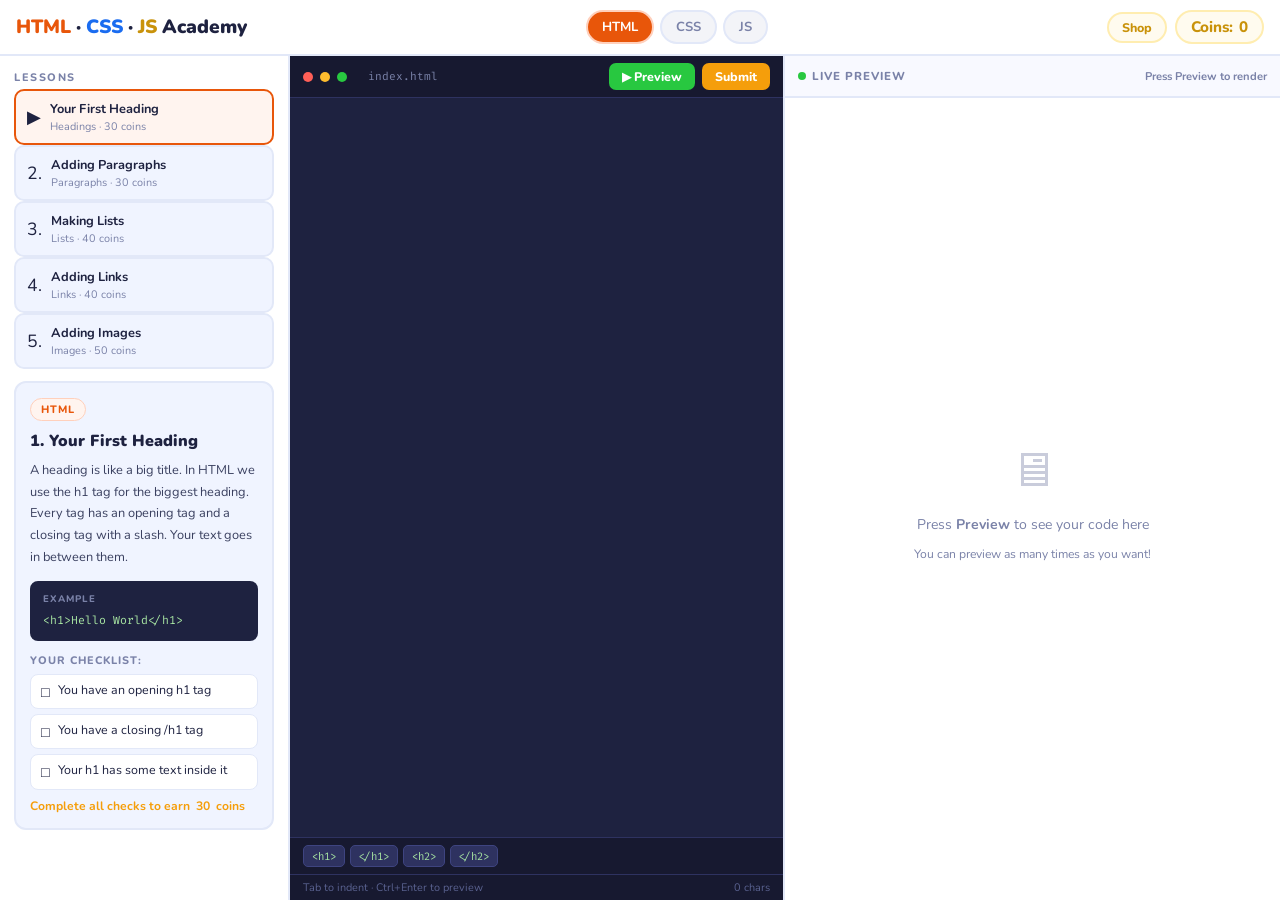
==== index.html @ e91292ca "Rename index.html.html to index.html" ====
<!DOCTYPE html>
<html lang="en">
<head>
<meta charset="UTF-8">
<meta name="viewport" content="width=device-width, initial-scale=1.0">
<title>WebCraft - Learn to Code</title>
<link href="https://fonts.googleapis.com/css2?family=Nunito:wght@400;600;700;800;900&family=Fira+Code:wght@400;500&display=swap" rel="stylesheet">
<style>
:root {
  --bg:#f0f4ff;--panel:#fff;--border:#e2e8f8;
  --hc:#e8560a;--hl:#fff4ef;--hb:#ffd0bc;
  --cc:#1a6cf0;--cl:#eff5ff;--cb:#bdd3ff;
  --jc:#c9920a;--jl:#fffbef;--jb:#ffedb0;
  --coin:#f59e0b;--green:#16a34a;--gl:#dcfce7;
  --red:#dc2626;--rl:#fee2e2;--text:#1e2240;--muted:#7a82a8;
}
*{box-sizing:border-box;margin:0;padding:0}
body{font-family:'Nunito',sans-serif;background:var(--bg);color:var(--text);height:100vh;overflow:hidden;display:flex;flex-direction:column}

/* HEADER */
header{background:var(--panel);border-bottom:2px solid var(--border);display:flex;align-items:center;justify-content:space-between;padding:0 16px;height:56px;flex-shrink:0;gap:10px}
.logo{font-size:1.2rem;font-weight:900;white-space:nowrap}
.logo .hc{color:var(--hc)}.logo .cc{color:var(--cc)}.logo .jc{color:var(--jc)}
.world-tabs{display:flex;gap:6px}
.wtab{display:flex;align-items:center;gap:6px;padding:6px 14px;border-radius:30px;font-weight:700;font-size:0.82rem;cursor:pointer;border:2px solid transparent;transition:all 0.2s;user-select:none}
.wtab.ht{background:var(--hl);color:var(--hc);border-color:var(--hb)}
.wtab.ct{background:var(--cl);color:var(--cc);border-color:var(--cb)}
.wtab.jt{background:var(--jl);color:var(--jc);border-color:var(--jb)}
.wtab.active.ht{background:var(--hc);color:#fff}
.wtab.active.ct{background:var(--cc);color:#fff}
.wtab.active.jt{background:var(--jc);color:#fff}
.wtab.locked{background:#f3f4f8;color:var(--muted);border-color:var(--border);cursor:not-allowed}
.lbadge{font-size:0.7rem;background:var(--coin);color:#fff;border-radius:20px;padding:1px 7px;font-weight:800}
.coins-disp{display:flex;align-items:center;gap:6px;background:var(--jl);border:2px solid var(--jb);border-radius:30px;padding:5px 14px;font-weight:800;font-size:0.95rem;color:var(--jc);white-space:nowrap}

/* MAIN */
main{display:grid;grid-template-columns:290px 1fr 1fr;flex:1;overflow:hidden}

/* SIDEBAR */
.sidebar{background:var(--panel);border-right:2px solid var(--border);display:flex;flex-direction:column;overflow:hidden}
.sb-scroll{flex:1;overflow-y:auto;padding:14px;display:flex;flex-direction:column;gap:12px}
.lnav-title{font-size:0.68rem;font-weight:800;text-transform:uppercase;letter-spacing:1.5px;color:var(--muted);margin-bottom:4px}
.lvlbtn{display:flex;align-items:center;gap:9px;padding:9px 11px;border-radius:10px;border:2px solid var(--border);background:var(--bg);cursor:pointer;transition:all 0.15s;text-align:left;font-family:'Nunito',sans-serif}
.lvlbtn:hover{border-color:#c5d0f0;background:#fff}
.lvlbtn.done{border-color:var(--green);background:var(--gl)}
.lvlbtn.ha{border-color:var(--hc);background:var(--hl)}
.lvlbtn.ca{border-color:var(--cc);background:var(--cl)}
.lvlbtn.ja{border-color:var(--jc);background:var(--jl)}
.lbtn-icon{font-size:1.1rem;flex-shrink:0}
.lbtn-info{flex:1;min-width:0}
.lbtn-name{font-size:0.8rem;font-weight:700}
.lbtn-sub{font-size:0.68rem;color:var(--muted);margin-top:1px}
.done-badge{font-size:0.62rem;font-weight:800;padding:2px 7px;border-radius:20px;background:var(--green);color:#fff;flex-shrink:0}

/* INSTRUCTION CARD */
.icard{background:var(--bg);border:2px solid var(--border);border-radius:12px;padding:14px}
.icard-wtag{display:inline-flex;align-items:center;gap:5px;font-size:0.67rem;font-weight:800;text-transform:uppercase;letter-spacing:1px;padding:3px 10px;border-radius:20px;margin-bottom:10px}
.icard-wtag.ht{background:var(--hl);color:var(--hc);border:1px solid var(--hb)}
.icard-wtag.ct{background:var(--cl);color:var(--cc);border:1px solid var(--cb)}
.icard-wtag.jt{background:var(--jl);color:var(--jc);border:1px solid var(--jb)}
.icard-title{font-size:1rem;font-weight:900;margin-bottom:8px;line-height:1.3}
.icard-desc{font-size:0.8rem;color:#3a4060;line-height:1.7;margin-bottom:12px}
.eg-box{background:#1e2240;border-radius:8px;padding:11px 13px;margin-bottom:12px}
.eg-label{font-size:0.6rem;font-weight:800;text-transform:uppercase;letter-spacing:1px;color:#7a82a8;margin-bottom:6px}
.eg-code{font-family:'Fira Code',monospace;font-size:0.72rem;color:#a6e3a1;white-space:pre;line-height:1.7}
.chk-title{font-size:0.68rem;font-weight:800;text-transform:uppercase;letter-spacing:1px;color:var(--muted);margin-bottom:6px}
.chklist{display:flex;flex-direction:column;gap:5px}
.chkitem{display:flex;align-items:flex-start;gap:8px;font-size:0.78rem;padding:6px 10px;border-radius:8px;background:#fff;border:1px solid var(--border);transition:all 0.25s;line-height:1.4}
.chkitem.pass{background:var(--gl);border-color:#86efac;color:var(--green)}
.chkitem.fail{background:var(--rl);border-color:#fca5a5;color:var(--red)}
.chk-dot{font-size:0.9rem;flex-shrink:0;margin-top:1px}
.reward-line{display:flex;align-items:center;gap:6px;font-size:0.76rem;font-weight:700;color:var(--coin);margin-top:8px}

/* EDITOR */
.editor-pane{display:flex;flex-direction:column;border-right:2px solid var(--border);background:#1e2240}
.ed-top{display:flex;align-items:center;justify-content:space-between;padding:0 13px;height:42px;background:#171930;border-bottom:1px solid #2e3260;flex-shrink:0}
.ed-fname{font-family:'Fira Code',monospace;font-size:0.7rem;color:#7a82a8;display:flex;align-items:center;gap:7px}
.dot{width:10px;height:10px;border-radius:50%;display:inline-block}
.dr{background:#ff5f57}.dy{background:#febc2e}.dg{background:#28c840}
.btn-row{display:flex;gap:7px}
.run-btn{display:flex;align-items:center;gap:5px;background:#28c840;color:#fff;border:none;padding:5px 13px;border-radius:7px;font-family:'Nunito',sans-serif;font-size:0.78rem;font-weight:800;cursor:pointer;transition:all 0.15s}
.run-btn:hover{background:#22a836}
.sub-btn{display:flex;align-items:center;gap:5px;background:var(--coin);color:#fff;border:none;padding:5px 13px;border-radius:7px;font-family:'Nunito',sans-serif;font-size:0.78rem;font-weight:800;cursor:pointer;transition:all 0.15s}
.sub-btn:hover{opacity:0.85}
.sub-btn:disabled{opacity:0.4;cursor:not-allowed}
#code-editor{flex:1;background:#1e2240;color:#cdd6f4;font-family:'Fira Code',monospace;font-size:0.8rem;line-height:1.9;border:none;outline:none;padding:15px;resize:none;tab-size:2}
.ins-bar{display:flex;flex-wrap:wrap;gap:5px;padding:7px 13px;background:#171930;border-top:1px solid #2e3260;flex-shrink:0}
.ichip{font-family:'Fira Code',monospace;font-size:0.67rem;background:#2e3260;color:#a6e3a1;border:1px solid #3e4480;border-radius:5px;padding:3px 8px;cursor:pointer;transition:all 0.15s;user-select:none;white-space:nowrap}
.ichip:hover{background:#3e4480}
.ed-foot{padding:5px 13px;background:#171930;border-top:1px solid #2e3260;font-size:0.68rem;color:#5a6290;display:flex;justify-content:space-between;align-items:center;flex-shrink:0}

/* PREVIEW */
.preview-pane{display:flex;flex-direction:column;background:#fff}
.pv-top{display:flex;align-items:center;justify-content:space-between;padding:0 13px;height:42px;background:#f8f9ff;border-bottom:2px solid var(--border);flex-shrink:0}
.pv-title{font-size:0.72rem;font-weight:800;color:var(--muted);text-transform:uppercase;letter-spacing:1px;display:flex;align-items:center;gap:6px}
.live-dot{width:8px;height:8px;border-radius:50%;background:#28c840;animation:blink 1.5s infinite}
@keyframes blink{0%,100%{opacity:1}50%{opacity:0.3}}
#preview-frame{flex:1;border:none;background:#fff;display:none}
.pv-empty{flex:1;display:flex;flex-direction:column;align-items:center;justify-content:center;gap:12px;color:var(--muted);font-size:0.88rem}
.pv-empty-icon{font-size:3rem;opacity:0.4}
.res-banner{display:none;align-items:center;gap:10px;padding:10px 13px;font-size:0.8rem;font-weight:700;border-top:2px solid transparent;flex-shrink:0}
.res-banner.show{display:flex}
.res-banner.ok{background:var(--gl);border-color:#86efac;color:var(--green)}
.res-banner.bad{background:var(--rl);border-color:#fca5a5;color:var(--red)}
.res-banner.partial{background:var(--jl);border-color:var(--jb);color:var(--jc)}

/* SHOP */
#shop-screen{display:none;position:fixed;inset:0;background:rgba(30,34,64,0.85);backdrop-filter:blur(4px);z-index:50;align-items:center;justify-content:center}
#shop-screen.show{display:flex}
.shop-panel{background:#fff;border-radius:20px;padding:34px;max-width:500px;width:95%;box-shadow:0 24px 80px rgba(30,34,64,0.3)}
.shop-title{font-size:1.5rem;font-weight:900;margin-bottom:6px}
.shop-sub{font-size:0.82rem;color:var(--muted);margin-bottom:24px;line-height:1.6}
.shop-items{display:flex;flex-direction:column;gap:13px;margin-bottom:22px}
.shop-item{display:flex;align-items:center;gap:14px;padding:16px;border-radius:13px;border:2px solid var(--border);transition:all 0.2s}
.shop-item.css-si{border-color:var(--cb);background:var(--cl)}
.shop-item.js-si{border-color:var(--jb);background:var(--jl)}
.shop-item.owned{border-color:#86efac;background:var(--gl)}
.si-icon{font-size:1.8rem}
.si-info{flex:1}
.si-name{font-size:0.95rem;font-weight:800;margin-bottom:3px}
.si-desc{font-size:0.76rem;color:var(--muted);line-height:1.5}
.buy-btn{display:flex;align-items:center;gap:5px;padding:8px 16px;border-radius:9px;border:none;font-family:'Nunito',sans-serif;font-size:0.82rem;font-weight:800;cursor:pointer;transition:all 0.15s;white-space:nowrap}
.buy-css{background:var(--cc);color:#fff}.buy-css:hover{opacity:0.85}
.buy-js{background:var(--jc);color:#fff}.buy-js:hover{opacity:0.85}
.buy-dis{background:#e2e8f8;color:var(--muted);cursor:not-allowed}
.owned-b{background:var(--green);color:#fff;border-radius:20px;padding:6px 14px;font-weight:800;font-size:0.8rem}
.shop-close{width:100%;padding:11px;border-radius:11px;border:2px solid var(--border);background:#fff;font-family:'Nunito',sans-serif;font-size:0.88rem;font-weight:700;cursor:pointer;color:var(--muted);transition:all 0.15s}
.shop-close:hover{background:var(--bg)}

/* TOAST */
.toast{position:fixed;bottom:22px;left:50%;transform:translateX(-50%) translateY(12px);padding:11px 22px;border-radius:30px;font-weight:800;font-size:0.88rem;opacity:0;transition:all 0.3s;pointer-events:none;z-index:200;white-space:nowrap;box-shadow:0 8px 30px rgba(0,0,0,0.2)}
.toast.show{opacity:1;transform:translateX(-50%) translateY(0)}
.toast.success{background:var(--green);color:#fff}
.toast.error{background:var(--red);color:#fff}
.toast.coins{background:var(--coin);color:#fff}
.toast.info{background:var(--cc);color:#fff}

/* SHOP BTN */
.shop-open-btn{display:flex;align-items:center;gap:6px;padding:5px 13px;border-radius:20px;border:2px solid var(--jb);background:var(--jl);color:var(--jc);font-family:'Nunito',sans-serif;font-size:0.78rem;font-weight:800;cursor:pointer;transition:all 0.15s}
.shop-open-btn:hover{background:var(--jc);color:#fff}

::-webkit-scrollbar{width:5px}
::-webkit-scrollbar-track{background:transparent}
::-webkit-scrollbar-thumb{background:#d0d6f0;border-radius:4px}
</style>
</head>
<body>

<header>
  <div class="logo"><span class="hc">HTML</span> &middot; <span class="cc">CSS</span> &middot; <span class="jc">JS</span> Academy</div>
  <div class="world-tabs">
    <div class="wtab ht active" id="tab-html" onclick="switchWorld('html')">HTML</div>
    <div class="wtab ct locked" id="tab-css"  onclick="tryWorld('css')">CSS</div>
    <div class="wtab jt locked" id="tab-js"   onclick="tryWorld('js')">JS</div>
  </div>
  <div style="display:flex;gap:8px;align-items:center">
    <button class="shop-open-btn" onclick="openShop()">Shop</button>
    <div class="coins-disp">Coins: <span id="coin-count">0</span></div>
  </div>
</header>

<main>
  <aside class="sidebar">
    <div class="sb-scroll">
      <div>
        <div class="lnav-title">Lessons</div>
        <div id="level-list"></div>
      </div>
      <div class="icard" id="icard">
        <div class="icard-wtag ht" id="icard-wtag">HTML</div>
        <div class="icard-title" id="icard-title">Loading...</div>
        <div class="icard-desc" id="icard-desc"></div>
        <div class="eg-box">
          <div class="eg-label">Example</div>
          <div class="eg-code" id="icard-example"></div>
        </div>
        <div class="chk-title">Your checklist:</div>
        <div class="chklist" id="chklist"></div>
        <div class="reward-line">Complete all checks to earn <span id="icard-reward">0</span> coins</div>
      </div>
    </div>
  </aside>

  <div class="editor-pane">
    <div class="ed-top">
      <div class="ed-fname">
        <span class="dot dr"></span><span class="dot dy"></span><span class="dot dg"></span>
        &nbsp;<span id="ed-filename">index.html</span>
      </div>
      <div class="btn-row">
        <button class="run-btn" onclick="runPreview()">&#9654; Preview</button>
        <button class="sub-btn" id="submit-btn" onclick="submitCode()">&#10003; Submit</button>
      </div>
    </div>
    <textarea id="code-editor" spellcheck="false"></textarea>
    <div class="ins-bar" id="ins-bar"></div>
    <div class="ed-foot">
      <span>Tab to indent &middot; Ctrl+Enter to preview</span>
      <span id="char-count">0 chars</span>
    </div>
  </div>

  <div class="preview-pane">
    <div class="pv-top">
      <div class="pv-title"><div class="live-dot"></div> Live Preview</div>
      <div style="font-size:0.7rem;color:var(--muted);font-weight:700">Press Preview to render</div>
    </div>
    <div class="res-banner" id="res-banner"></div>
    <iframe id="preview-frame" sandbox="allow-scripts"></iframe>
    <div class="pv-empty" id="pv-empty">
      <div class="pv-empty-icon">&#128421;</div>
      <div>Press <strong>Preview</strong> to see your code here</div>
      <div style="font-size:0.76rem">You can preview as many times as you want!</div>
    </div>
  </div>
</main>

<div id="shop-screen">
  <div class="shop-panel">
    <div class="shop-title">Shop</div>
    <div class="shop-sub">Earn coins by completing HTML lessons, then spend them to unlock new worlds! You have <strong><span id="shop-coins">0</span> coins</strong>.</div>
    <div class="shop-items">
      <div class="shop-item css-si" id="shop-css-item">
        <div class="si-icon">&#127912;</div>
        <div class="si-info">
          <div class="si-name" style="color:var(--cc)">CSS World</div>
          <div class="si-desc">Style your pages with colors, fonts, spacing and layouts. 4 beginner lessons.</div>
        </div>
        <div id="shop-css-action"></div>
      </div>
      <div class="shop-item js-si" id="shop-js-item">
        <div class="si-icon">&#9889;</div>
        <div class="si-info">
          <div class="si-name" style="color:var(--jc)">JavaScript World</div>
          <div class="si-desc">Make your pages interactive with buttons, clicks, and dynamic content. 4 lessons.</div>
        </div>
        <div id="shop-js-action"></div>
      </div>
    </div>
    <button class="shop-close" onclick="closeShop()">Close Shop</button>
  </div>
</div>

<div class="toast" id="toast"></div>

<script>
var WORLDS = {
  html: {
    name: 'HTML', icon: 'HTML', wtag: 'ht', filename: 'index.html',
    levels: [
      {
        title: 'Your First Heading',
        short: 'Headings',
        desc: 'A heading is like a big title. In HTML we use the h1 tag for the biggest heading. Every tag has an opening tag and a closing tag with a slash. Your text goes in between them.',
        example: '<h1>Hello World</h1>',
        starter: '',
        chips: ['<h1>', '</h1>', '<h2>', '</h2>'],
        checks: [
          { label: 'You have an opening h1 tag', test: function(c){ return /<h1>/i.test(c); } },
          { label: 'You have a closing /h1 tag', test: function(c){ return /<\/h1>/i.test(c); } },
          { label: 'Your h1 has some text inside it', test: function(c){ return /<h1>(.+)<\/h1>/i.test(c); } }
        ],
        coins: 30
      },
      {
        title: 'Adding Paragraphs',
        short: 'Paragraphs',
        desc: 'A p tag creates a paragraph of text. You can have many paragraphs on a page. Try combining a heading AND a paragraph together on your page.',
        example: '<h1>Welcome to my page</h1>\n<p>This is my first paragraph.</p>',
        starter: '<h1>My Page</h1>\n',
        chips: ['<p>', '</p>', '<h1>', '</h1>'],
        checks: [
          { label: 'You have an h1 heading', test: function(c){ return /<h1>(.+)<\/h1>/i.test(c); } },
          { label: 'You have a p paragraph tag', test: function(c){ return /<p>/i.test(c); } },
          { label: 'Your paragraph has text inside it', test: function(c){ return /<p>(.+)<\/p>/i.test(c); } }
        ],
        coins: 30
      },
      {
        title: 'Making Lists',
        short: 'Lists',
        desc: 'Lists are great for showing several items. Use the ul tag to start a bullet list. Then each item gets its own li tag inside the ul. Think of it like a shopping list.',
        example: '<h2>My Hobbies</h2>\n<ul>\n  <li>Reading</li>\n  <li>Gaming</li>\n  <li>Coding</li>\n</ul>',
        starter: '<h2>My Favourite Things</h2>\n',
        chips: ['<ul>', '</ul>', '<li>', '</li>'],
        checks: [
          { label: 'You have a ul list tag', test: function(c){ return /<ul>/i.test(c); } },
          { label: 'You closed the list with /ul', test: function(c){ return /<\/ul>/i.test(c); } },
          { label: 'You have at least 2 list items using li', test: function(c){ return (c.match(/<li>/gi)||[]).length >= 2; } }
        ],
        coins: 40
      },
      {
        title: 'Adding Links',
        short: 'Links',
        desc: 'Links let visitors jump to other pages. Use the a tag with href equals the web address. The text between the tags is what people click on. The href part is called an attribute - extra information added inside the tag.',
        example: '<p>Visit this site:</p>\n<a href="https://example.com">Click here!</a>',
        starter: '<h1>Useful Links</h1>\n<p>Here are some links I like:</p>\n',
        chips: ['<a href="">', '</a>'],
        checks: [
          { label: 'You have an a tag', test: function(c){ return /<a\s/i.test(c); } },
          { label: 'Your link has an href attribute', test: function(c){ return /href=["'][^"']+["']/i.test(c); } },
          { label: 'Your link has clickable text inside it', test: function(c){ return /<a[^>]+>(.+)<\/a>/i.test(c); } }
        ],
        coins: 40
      },
      {
        title: 'Adding Images',
        short: 'Images',
        desc: 'The img tag shows a picture. It has no closing tag! The src attribute says where the image is. The alt attribute describes the image for people who cannot see it - always include this.',
        example: '<img src="https://picsum.photos/300/200" alt="A random photo">',
        starter: '<h1>My Gallery</h1>\n<p>Here is a photo:</p>\n',
        chips: ['<img src="" alt="">'],
        checks: [
          { label: 'You have an img tag', test: function(c){ return /<img/i.test(c); } },
          { label: 'Your image has a src attribute', test: function(c){ return /<img[^>]+src=["'][^"']+["']/i.test(c); } },
          { label: 'Your image has an alt attribute', test: function(c){ return /<img[^>]+alt=["'][^"']*["']/i.test(c); } }
        ],
        coins: 50
      }
    ]
  },
  css: {
    name: 'CSS', icon: 'CSS', wtag: 'ct', filename: 'style.css', cost: 100,
    levels: [
      {
        title: 'Your First Style',
        short: 'Colors',
        desc: 'CSS lives inside a style tag. You write the HTML tag name, then curly braces, then your rules inside. Try changing the color of h1 and the background-color of the body.',
        example: '<style>\n  body {\n    background-color: lightyellow;\n  }\n  h1 {\n    color: blue;\n  }\n</style>\n\n<h1>Hello!</h1>',
        starter: '<style>\n  /* Write your CSS rules here */\n\n</style>\n\n<h1>My Styled Page</h1>\n<p>I am learning CSS!</p>',
        chips: ['<style>', '</style>', 'color:', 'background-color:', 'h1 { }', 'body { }', 'p { }'],
        checks: [
          { label: 'You have a style block', test: function(c){ return /<style>/i.test(c); } },
          { label: 'You set background-color on the body', test: function(c){ return /body\s*\{[^}]*background-color\s*:/i.test(c); } },
          { label: 'You set color on h1', test: function(c){ return /h1\s*\{[^}]*color\s*:/i.test(c); } }
        ],
        coins: 40
      },
      {
        title: 'Fonts and Sizes',
        short: 'Fonts',
        desc: 'You can change text size with font-size and make text bold with font-weight bold. Sizes use px units which means pixels. For example 24px means 24 pixels tall.',
        example: '<style>\n  h1 {\n    font-size: 40px;\n    font-weight: bold;\n    color: darkblue;\n  }\n  p {\n    font-size: 18px;\n  }\n</style>',
        starter: '<style>\n\n</style>\n\n<h1>Big Title Here</h1>\n<p>Smaller paragraph text.</p>',
        chips: ['font-size:', 'font-weight:', 'font-family:', 'bold', 'px'],
        checks: [
          { label: 'You set font-size somewhere', test: function(c){ return /font-size\s*:/i.test(c); } },
          { label: 'Your font-size uses px units', test: function(c){ return /font-size\s*:\s*\d+px/i.test(c); } },
          { label: 'You set font-weight or a color', test: function(c){ return /font-weight\s*:|color\s*:/i.test(c); } }
        ],
        coins: 40
      },
      {
        title: 'Spacing and Boxes',
        short: 'Spacing',
        desc: 'Every element is a box. Padding adds space inside the box between the text and the edge. Margin adds space outside the box. Border adds a visible line around the box.',
        example: '<style>\n  .card {\n    padding: 20px;\n    margin: 10px;\n    border: 2px solid blue;\n    background-color: lightblue;\n  }\n</style>\n\n<div class="card">I am a card!</div>',
        starter: '<style>\n  .card {\n    /* Add padding, margin, border here */\n  }\n</style>\n\n<div class="card">\n  <h2>My Card</h2>\n  <p>This is inside a card.</p>\n</div>',
        chips: ['padding:', 'margin:', 'border:', 'solid', '.card { }', '<div class="">'],
        checks: [
          { label: 'You have a CSS class like .card', test: function(c){ return /\.[a-z][^{]*\{/i.test(c); } },
          { label: 'You have padding', test: function(c){ return /padding\s*:/i.test(c); } },
          { label: 'You have a border', test: function(c){ return /border\s*:/i.test(c); } }
        ],
        coins: 50
      },
      {
        title: 'Flexbox Layout',
        short: 'Flexbox',
        desc: 'display flex is powerful. Put it on a container div and its children line up in a row. Add gap for spacing between them and justify-content center to center them.',
        example: '<style>\n  .row {\n    display: flex;\n    gap: 16px;\n    justify-content: center;\n  }\n  .box {\n    padding: 20px;\n    background-color: coral;\n    border-radius: 8px;\n  }\n</style>',
        starter: '<style>\n  .row {\n    /* Make this a flexbox */\n  }\n  .box {\n    padding: 16px;\n    background-color: lightcoral;\n  }\n</style>\n\n<div class="row">\n  <div class="box">Box 1</div>\n  <div class="box">Box 2</div>\n  <div class="box">Box 3</div>\n</div>',
        chips: ['display: flex;', 'gap:', 'justify-content:', 'center', 'flex-direction:'],
        checks: [
          { label: 'You use display flex', test: function(c){ return /display\s*:\s*flex/i.test(c); } },
          { label: 'You set a gap between items', test: function(c){ return /gap\s*:/i.test(c); } },
          { label: 'You have at least 2 child divs', test: function(c){ return (c.match(/<div/gi)||[]).length >= 4; } }
        ],
        coins: 60
      }
    ]
  },
  js: {
    name: 'JavaScript', icon: 'JS', wtag: 'jt', filename: 'script.js', cost: 150,
    levels: [
      {
        title: 'Showing Messages',
        short: 'Alerts',
        desc: 'JavaScript makes pages do things. The simplest action is alert with a message in quotes and brackets. It pops up a message box. JS code lives inside a script tag. After writing your code click Preview and then click the button to test it.',
        example: '<button onclick="sayHello()">Click Me</button>\n\n<script>\nfunction sayHello() {\n  alert("Hello! You clicked me!");\n}\n<' + '/script>',
        starter: '<h1>My Interactive Page</h1>\n<button onclick="sayHello()">Say Hello!</button>\n\n<script>\n  function sayHello() {\n    // Write your alert here\n  }\n<' + '/script>',
        chips: ['alert("")', '<script>', '<' + '/script>'],
        checks: [
          { label: 'You have a script tag', test: function(c){ return /<script>/i.test(c); } },
          { label: 'You have an alert()', test: function(c){ return /alert\s*\(/i.test(c); } },
          { label: 'You have a function', test: function(c){ return /function\s+\w+/i.test(c); } }
        ],
        coins: 50
      },
      {
        title: 'Changing Text',
        short: 'DOM Text',
        desc: 'You can change any text on the page with JS. Give your element an id attribute. Then use document.getElementById to find it, and .textContent to change what it says.',
        example: '<h1 id="title">Original Text</h1>\n<button onclick="changeIt()">Change!</button>\n\n<script>\nfunction changeIt() {\n  document.getElementById("title").textContent = "New Text!";\n}\n<' + '/script>',
        starter: '<h1 id="title">Click the button to change me!</h1>\n<button onclick="changeIt()">Change!</button>\n\n<script>\n  function changeIt() {\n    // Change the h1 text here\n  }\n<' + '/script>',
        chips: ['id=""', 'document.getElementById("")', '.textContent = ""', 'onclick=""'],
        checks: [
          { label: 'An element has an id attribute', test: function(c){ return /id=["'][^"']+["']/i.test(c); } },
          { label: 'You use getElementById', test: function(c){ return /getElementById/i.test(c); } },
          { label: 'You change .textContent', test: function(c){ return /\.textContent\s*=/i.test(c); } }
        ],
        coins: 60
      },
      {
        title: 'Changing Styles',
        short: 'DOM Style',
        desc: 'JS can also change CSS. Use .style.color or .style.backgroundColor on an element to change how it looks when something happens.',
        example: '<h1 id="box">Watch me change!</h1>\n<button onclick="makeRed()">Go Red</button>\n\n<script>\nfunction makeRed() {\n  document.getElementById("box").style.color = "red";\n}\n<' + '/script>',
        starter: '<h1 id="heading">Watch my color change!</h1>\n<button onclick="colorChange()">Change Color!</button>\n\n<script>\n  function colorChange() {\n    // Change the heading color here\n  }\n<' + '/script>',
        chips: ['.style.color =', '.style.backgroundColor =', '.style.fontSize ='],
        checks: [
          { label: 'You use getElementById', test: function(c){ return /getElementById/i.test(c); } },
          { label: 'You change a .style property', test: function(c){ return /\.style\.[a-zA-Z]+\s*=/i.test(c); } },
          { label: 'You have a button with onclick', test: function(c){ return /onclick=/i.test(c); } }
        ],
        coins: 60
      },
      {
        title: 'If and Else Decisions',
        short: 'If / Else',
        desc: 'Programs make decisions using if and else. If checks whether something is true. If it is, do one thing. Otherwise the else block runs. This is the foundation of all logic in coding.',
        example: '<button onclick="check()">Am I an adult?</button>\n\n<script>\nvar age = 20;\nfunction check() {\n  if (age >= 18) {\n    alert("Yes, adult!");\n  } else {\n    alert("Not yet!");\n  }\n}\n<' + '/script>',
        starter: '<button onclick="check()">Check!</button>\n\n<script>\n  var score = 75;\n\n  function check() {\n    if (score >= 50) {\n      // What happens when score is 50 or more?\n    } else {\n      // What happens otherwise?\n    }\n  }\n<' + '/script>',
        chips: ['if () { }', 'else { }', 'var ', '>=', '===', 'alert("")'],
        checks: [
          { label: 'You use an if statement', test: function(c){ return /\bif\s*\(/i.test(c); } },
          { label: 'You have an else block', test: function(c){ return /\belse\s*\{/i.test(c); } },
          { label: 'You have an alert or textContent change', test: function(c){ return /alert\s*\(|\.textContent\s*=/i.test(c); } }
        ],
        coins: 80
      }
    ]
  }
};

var coins = 0;
var currentWorld = 'html';
var currentIdx = 0;
var completed = { html: [], css: [], js: [] };
var owned = { html: true, css: false, js: false };

function $(id){ return document.getElementById(id); }

function toast(msg, type) {
  var t = $('toast');
  t.textContent = msg;
  t.className = 'toast show ' + (type || 'success');
  clearTimeout(t._t);
  t._t = setTimeout(function(){ t.classList.remove('show'); }, 2800);
}

function updateCoins() {
  $('coin-count').textContent = coins;
  $('shop-coins').textContent = coins;
}

function switchWorld(w) {
  if (!owned[w]) { openShop(); return; }
  currentWorld = w;
  currentIdx = 0;
  renderTabs();
  renderLevels();
  loadLevel();
}

function tryWorld(w) {
  if (owned[w]) { switchWorld(w); } else { openShop(); }
}

function renderTabs() {
  ['html','css','js'].forEach(function(w){
    var t = $('tab-' + w);
    t.classList.remove('active','locked');
    if (!owned[w]) {
      t.classList.add('locked');
    } else if (w === currentWorld) {
      t.classList.add('active');
    }
  });
}

function renderLevels() {
  var world = WORLDS[currentWorld];
  var list = $('level-list');
  list.innerHTML = '';
  world.levels.forEach(function(lvl, i){
    var done = completed[currentWorld].indexOf(i) >= 0;
    var isActive = i === currentIdx;
    var cls = 'lvlbtn' + (done ? ' done' : '') + (isActive ? ' ' + world.wtag.charAt(0) + 'a' : '');
    var el = document.createElement('div');
    el.className = cls;
    el.innerHTML =
      '<div class="lbtn-icon">' + (done ? '&#10003;' : (isActive ? '&#9654;' : String(i+1) + '.')) + '</div>' +
      '<div class="lbtn-info"><div class="lbtn-name">' + lvl.title + '</div><div class="lbtn-sub">' + lvl.short + ' &middot; ' + lvl.coins + ' coins</div></div>' +
      (done ? '<div class="done-badge">Done</div>' : '');
    (function(idx){ el.onclick = function(){ currentIdx = idx; renderLevels(); loadLevel(); }; })(i);
    list.appendChild(el);
  });
}

function loadLevel() {
  var world = WORLDS[currentWorld];
  var lvl = world.levels[currentIdx];

  var wt = $('icard-wtag');
  wt.textContent = world.name;
  wt.className = 'icard-wtag ' + world.wtag;
  $('icard-title').textContent = (currentIdx+1) + '. ' + lvl.title;
  $('icard-desc').textContent = lvl.desc;
  $('icard-example').textContent = lvl.example;
  $('icard-reward').textContent = lvl.coins;

  var cl = $('chklist');
  cl.innerHTML = '';
  lvl.checks.forEach(function(ch, i){
    var d = document.createElement('div');
    d.className = 'chkitem';
    d.id = 'chk' + i;
    d.innerHTML = '<span class="chk-dot">&#9633;</span> ' + ch.label;
    cl.appendChild(d);
  });

  var ib = $('ins-bar');
  ib.innerHTML = '';
  (lvl.chips || []).forEach(function(chip){
    var el = document.createElement('span');
    el.className = 'ichip';
    el.textContent = chip;
    el.onclick = function(){ insertChip(chip); };
    ib.appendChild(el);
  });

  var ed = $('code-editor');
  ed.value = lvl.starter || '';
  $('ed-filename').textContent = world.filename;
  updateCharCount();

  $('preview-frame').style.display = 'none';
  $('preview-frame').srcdoc = '';
  $('pv-empty').style.display = 'flex';
  $('res-banner').className = 'res-banner';

  var already = completed[currentWorld].indexOf(currentIdx) >= 0;
  $('submit-btn').disabled = already;
  $('submit-btn').textContent = already ? 'Already Done!' : 'Submit';
}

function runPreview() {
  var code = $('code-editor').value;
  var frame = $('preview-frame');
  frame.srcdoc = code;
  frame.style.display = 'block';
  $('pv-empty').style.display = 'none';
  runChecks(code, false);
}

function submitCode() {
  if (completed[currentWorld].indexOf(currentIdx) >= 0) return;
  var code = $('code-editor').value.trim();
  if (!code) { toast('Write some code first!', 'error'); return; }

  var frame = $('preview-frame');
  frame.srcdoc = code;
  frame.style.display = 'block';
  $('pv-empty').style.display = 'none';

  var lvl = WORLDS[currentWorld].levels[currentIdx];
  var passed = runChecks(code, true);
  var total = lvl.checks.length;
  var rb = $('res-banner');

  if (passed === total) {
    rb.className = 'res-banner show ok';
    rb.textContent = 'All ' + total + ' checks passed! You earned ' + lvl.coins + ' coins!';
    coins += lvl.coins;
    updateCoins();
    completed[currentWorld].push(currentIdx);
    $('submit-btn').disabled = true;
    $('submit-btn').textContent = 'Done!';
    renderLevels();
    renderTabs();
    toast('+' + lvl.coins + ' coins earned!', 'coins');
    var isLast = currentIdx === WORLDS[currentWorld].levels.length - 1;
    if (!isLast) {
      setTimeout(function(){ currentIdx++; renderLevels(); loadLevel(); }, 2200);
    } else {
      rb.textContent += ' You finished this world! Visit the Shop for more.';
    }
  } else if (passed > 0) {
    rb.className = 'res-banner show partial';
    rb.textContent = passed + '/' + total + ' checks pass - keep going! Fix the items marked wrong.';
    toast(passed + '/' + total + ' checks passed - almost there!', 'info');
  } else {
    rb.className = 'res-banner show bad';
    rb.textContent = 'No checks passed yet - re-read the instructions and try again.';
    toast('Not quite - check the instructions again!', 'error');
  }
}

function runChecks(code, markFail) {
  var lvl = WORLDS[currentWorld].levels[currentIdx];
  var passed = 0;
  lvl.checks.forEach(function(ch, i){
    var ok = ch.test(code);
    var el = $('chk' + i);
    if (ok) {
      el.className = 'chkitem pass';
      el.querySelector('.chk-dot').innerHTML = '&#10003;';
      passed++;
    } else {
      el.className = markFail ? 'chkitem fail' : 'chkitem';
      el.querySelector('.chk-dot').innerHTML = markFail ? '&#10007;' : '&#9633;';
    }
  });
  return passed;
}

function insertChip(chip) {
  var ed = $('code-editor');
  var s = ed.selectionStart, e = ed.selectionEnd;
  ed.value = ed.value.slice(0,s) + chip + ed.value.slice(e);
  ed.selectionStart = ed.selectionEnd = s + chip.length;
  ed.focus();
  updateCharCount();
}

function updateCharCount() {
  $('char-count').textContent = $('code-editor').value.length + ' chars';
}

$('code-editor').addEventListener('keydown', function(e){
  if (e.key === 'Tab') {
    e.preventDefault();
    var s = e.target.selectionStart;
    e.target.value = e.target.value.slice(0,s) + '  ' + e.target.value.slice(e.target.selectionEnd);
    e.target.selectionStart = e.target.selectionEnd = s + 2;
  }
  if (e.key === 'Enter' && (e.ctrlKey || e.metaKey)) runPreview();
});
$('code-editor').addEventListener('input', updateCharCount);

function openShop() {
  updateCoins();
  renderShop();
  $('shop-screen').classList.add('show');
}
function closeShop() {
  $('shop-screen').classList.remove('show');
}

function renderShop() {
  ['css','js'].forEach(function(w){
    var world = WORLDS[w];
    var actionEl = $('shop-' + w + '-action');
    var itemEl = $('shop-' + w + '-item');
    if (owned[w]) {
      actionEl.innerHTML = '<div class="owned-b">Owned</div>';
      itemEl.classList.add('owned');
    } else {
      var can = coins >= world.cost;
      actionEl.innerHTML = '<button class="buy-btn ' + (can ? 'buy-' + w : 'buy-dis') + '" ' +
        (can ? 'onclick="buyWorld(\'' + w + '\')"' : 'disabled') + '>' +
        world.cost + ' coins' + (can ? ' - Buy' : ' needed') + '</button>';
    }
  });
}

function buyWorld(w) {
  var world = WORLDS[w];
  if (coins < world.cost) { toast('Not enough coins!', 'error'); return; }
  coins -= world.cost;
  owned[w] = true;
  updateCoins();
  renderShop();
  renderTabs();
  toast(world.name + ' World unlocked!', 'coins');
}

renderTabs();
renderLevels();
loadLevel();
</script>
</body>
</html>
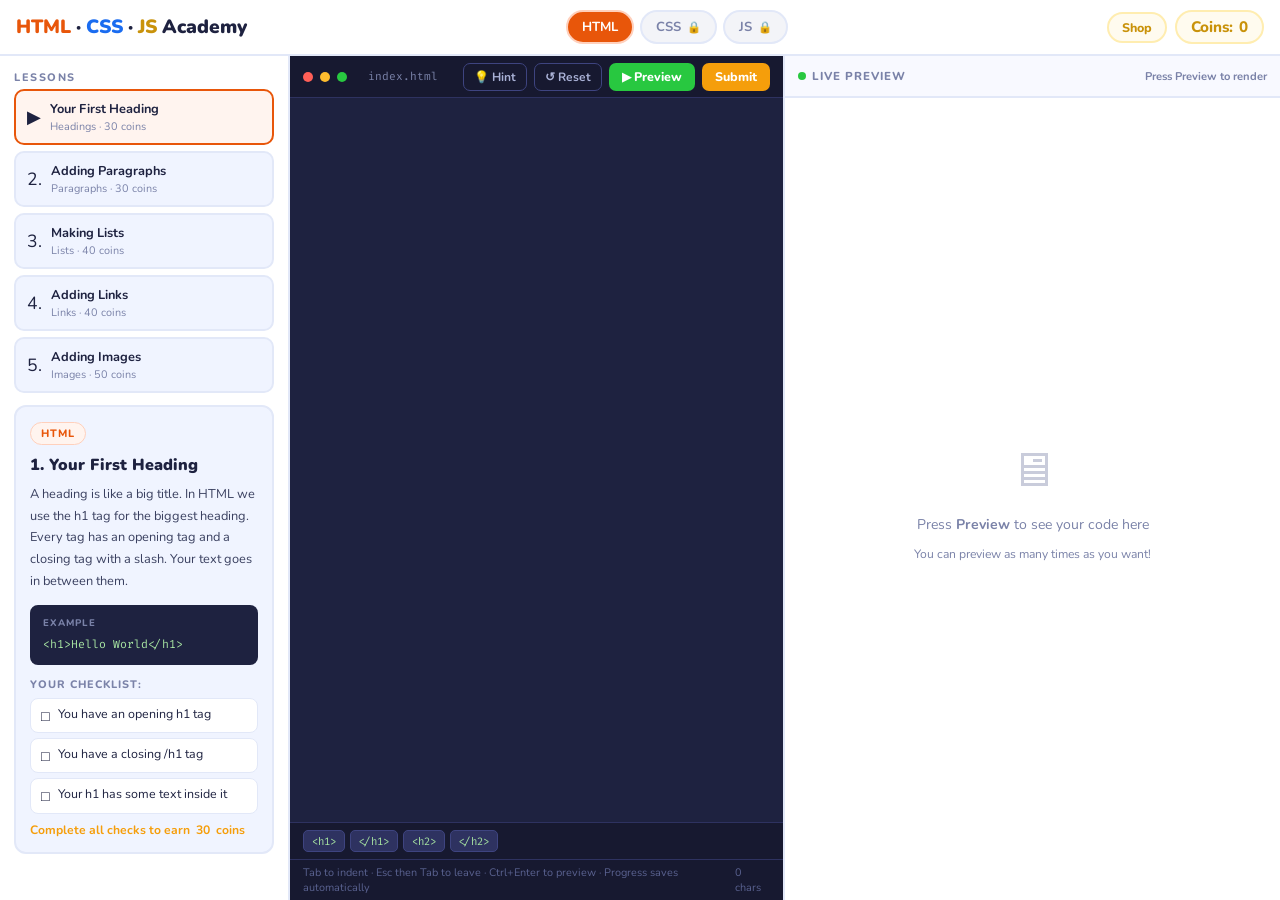
==== commit a5c4277c: "Save progress, fix alert() in preview, phone layout, hint/reset/next, stricter checks, keyboard acce" ====
--- a/index.html
+++ b/index.html
@@ -4,6 +4,8 @@
 <meta charset="UTF-8">
 <meta name="viewport" content="width=device-width, initial-scale=1.0">
 <title>WebCraft - Learn to Code</title>
+<meta name="description" content="WebCraft: learn HTML, CSS and JavaScript step by step with short lessons, a live preview and coins to unlock new worlds.">
+<link rel="icon" href="data:image/svg+xml,%3Csvg xmlns='http://www.w3.org/2000/svg' viewBox='0 0 100 100'%3E%3Crect width='100' height='100' rx='22' fill='%231e2240'/%3E%3Ctext x='50' y='66' font-size='46' font-family='monospace' font-weight='700' text-anchor='middle' fill='%23f59e0b'%3E%26lt;/%26gt;%3C/text%3E%3C/svg%3E">
 <link href="https://fonts.googleapis.com/css2?family=Nunito:wght@400;600;700;800;900&family=Fira+Code:wght@400;500&display=swap" rel="stylesheet">
 <style>
 :root {
@@ -22,14 +24,15 @@
 .logo{font-size:1.2rem;font-weight:900;white-space:nowrap}
 .logo .hc{color:var(--hc)}.logo .cc{color:var(--cc)}.logo .jc{color:var(--jc)}
 .world-tabs{display:flex;gap:6px}
-.wtab{display:flex;align-items:center;gap:6px;padding:6px 14px;border-radius:30px;font-weight:700;font-size:0.82rem;cursor:pointer;border:2px solid transparent;transition:all 0.2s;user-select:none}
+.wtab{display:flex;align-items:center;gap:6px;padding:6px 14px;border-radius:30px;font-family:'Nunito',sans-serif;font-weight:700;font-size:0.82rem;cursor:pointer;border:2px solid transparent;transition:all 0.2s;user-select:none}
 .wtab.ht{background:var(--hl);color:var(--hc);border-color:var(--hb)}
 .wtab.ct{background:var(--cl);color:var(--cc);border-color:var(--cb)}
 .wtab.jt{background:var(--jl);color:var(--jc);border-color:var(--jb)}
 .wtab.active.ht{background:var(--hc);color:#fff}
 .wtab.active.ct{background:var(--cc);color:#fff}
 .wtab.active.jt{background:var(--jc);color:#fff}
-.wtab.locked{background:#f3f4f8;color:var(--muted);border-color:var(--border);cursor:not-allowed}
+.wtab.locked{background:#f3f4f8;color:var(--muted);border-color:var(--border);cursor:pointer}
+.wtab.locked::after{content:"\1F512";font-size:0.7rem}
 .lbadge{font-size:0.7rem;background:var(--coin);color:#fff;border-radius:20px;padding:1px 7px;font-weight:800}
 .coins-disp{display:flex;align-items:center;gap:6px;background:var(--jl);border:2px solid var(--jb);border-radius:30px;padding:5px 14px;font-weight:800;font-size:0.95rem;color:var(--jc);white-space:nowrap}
 
@@ -40,12 +43,13 @@
 .sidebar{background:var(--panel);border-right:2px solid var(--border);display:flex;flex-direction:column;overflow:hidden}
 .sb-scroll{flex:1;overflow-y:auto;padding:14px;display:flex;flex-direction:column;gap:12px}
 .lnav-title{font-size:0.68rem;font-weight:800;text-transform:uppercase;letter-spacing:1.5px;color:var(--muted);margin-bottom:4px}
-.lvlbtn{display:flex;align-items:center;gap:9px;padding:9px 11px;border-radius:10px;border:2px solid var(--border);background:var(--bg);cursor:pointer;transition:all 0.15s;text-align:left;font-family:'Nunito',sans-serif}
+.lvlbtn{width:100%;color:inherit;display:flex;align-items:center;gap:9px;padding:9px 11px;border-radius:10px;border:2px solid var(--border);background:var(--bg);cursor:pointer;transition:all 0.15s;text-align:left;font-family:'Nunito',sans-serif}
 .lvlbtn:hover{border-color:#c5d0f0;background:#fff}
 .lvlbtn.done{border-color:var(--green);background:var(--gl)}
 .lvlbtn.ha{border-color:var(--hc);background:var(--hl)}
 .lvlbtn.ca{border-color:var(--cc);background:var(--cl)}
 .lvlbtn.ja{border-color:var(--jc);background:var(--jl)}
+#level-list{display:flex;flex-direction:column;gap:6px}
 .lbtn-icon{font-size:1.1rem;flex-shrink:0}
 .lbtn-info{flex:1;min-width:0}
 .lbtn-name{font-size:0.8rem;font-weight:700}
@@ -62,7 +66,8 @@
 .icard-desc{font-size:0.8rem;color:#3a4060;line-height:1.7;margin-bottom:12px}
 .eg-box{background:#1e2240;border-radius:8px;padding:11px 13px;margin-bottom:12px}
 .eg-label{font-size:0.6rem;font-weight:800;text-transform:uppercase;letter-spacing:1px;color:#7a82a8;margin-bottom:6px}
-.eg-code{font-family:'Fira Code',monospace;font-size:0.72rem;color:#a6e3a1;white-space:pre;line-height:1.7}
+.eg-code{font-family:'Fira Code',monospace;font-size:0.72rem;color:#a6e3a1;white-space:pre;line-height:1.7;overflow-x:auto}
+.sidebar,.editor-pane,.preview-pane{min-width:0}
 .chk-title{font-size:0.68rem;font-weight:800;text-transform:uppercase;letter-spacing:1px;color:var(--muted);margin-bottom:6px}
 .chklist{display:flex;flex-direction:column;gap:5px}
 .chkitem{display:flex;align-items:flex-start;gap:8px;font-size:0.78rem;padding:6px 10px;border-radius:8px;background:#fff;border:1px solid var(--border);transition:all 0.25s;line-height:1.4}
@@ -83,6 +88,11 @@
 .sub-btn{display:flex;align-items:center;gap:5px;background:var(--coin);color:#fff;border:none;padding:5px 13px;border-radius:7px;font-family:'Nunito',sans-serif;font-size:0.78rem;font-weight:800;cursor:pointer;transition:all 0.15s}
 .sub-btn:hover{opacity:0.85}
 .sub-btn:disabled{opacity:0.4;cursor:not-allowed}
+.tool-btn{display:flex;align-items:center;gap:4px;background:transparent;color:#a9b1d6;border:1px solid #3e4480;padding:5px 10px;border-radius:7px;font-family:'Nunito',sans-serif;font-size:0.75rem;font-weight:700;cursor:pointer;transition:all 0.15s}
+.tool-btn:hover{background:#2e3260;color:#fff}
+.next-btn{display:none;align-items:center;gap:5px;background:var(--cc);color:#fff;border:none;padding:5px 13px;border-radius:7px;font-family:'Nunito',sans-serif;font-size:0.78rem;font-weight:800;cursor:pointer}
+.next-btn.show{display:flex}
+.next-btn:hover{opacity:0.85}
 #code-editor{flex:1;background:#1e2240;color:#cdd6f4;font-family:'Fira Code',monospace;font-size:0.8rem;line-height:1.9;border:none;outline:none;padding:15px;resize:none;tab-size:2}
 .ins-bar{display:flex;flex-wrap:wrap;gap:5px;padding:7px 13px;background:#171930;border-top:1px solid #2e3260;flex-shrink:0}
 .ichip{font-family:'Fira Code',monospace;font-size:0.67rem;background:#2e3260;color:#a6e3a1;border:1px solid #3e4480;border-radius:5px;padding:3px 8px;cursor:pointer;transition:all 0.15s;user-select:none;white-space:nowrap}
@@ -107,6 +117,12 @@
 /* SHOP */
 #shop-screen{display:none;position:fixed;inset:0;background:rgba(30,34,64,0.85);backdrop-filter:blur(4px);z-index:50;align-items:center;justify-content:center}
 #shop-screen.show{display:flex}
+#finish-screen{display:none;position:fixed;inset:0;background:rgba(30,34,64,0.85);backdrop-filter:blur(4px);z-index:60;align-items:center;justify-content:center}
+#finish-screen.show{display:flex}
+.finish-panel{text-align:center}
+.finish-icon{font-size:3.2rem;margin-bottom:8px}
+.finish-actions{display:flex;gap:10px}
+.shop-close.danger{color:var(--red)}
 .shop-panel{background:#fff;border-radius:20px;padding:34px;max-width:500px;width:95%;box-shadow:0 24px 80px rgba(30,34,64,0.3)}
 .shop-title{font-size:1.5rem;font-weight:900;margin-bottom:6px}
 .shop-sub{font-size:0.82rem;color:var(--muted);margin-bottom:24px;line-height:1.6}
@@ -139,6 +155,35 @@
 .shop-open-btn{display:flex;align-items:center;gap:6px;padding:5px 13px;border-radius:20px;border:2px solid var(--jb);background:var(--jl);color:var(--jc);font-family:'Nunito',sans-serif;font-size:0.78rem;font-weight:800;cursor:pointer;transition:all 0.15s}
 .shop-open-btn:hover{background:var(--jc);color:#fff}
 
+/* TABLET AND PHONE */
+@media (max-width: 1100px) {
+  main{grid-template-columns:260px 1fr}
+  .preview-pane{grid-column:1 / -1;min-height:340px;border-top:2px solid var(--border)}
+  body{height:auto;min-height:100vh;overflow:auto}
+  main{overflow:visible}
+  .editor-pane{min-height:520px}
+}
+@media (max-width: 760px) {
+  header{flex-wrap:wrap;height:auto;padding:10px 12px;row-gap:8px}
+  .logo{font-size:1.05rem}
+  .world-tabs{order:3;width:100%;justify-content:center}
+  .wtab{flex:1;justify-content:center}
+  main{grid-template-columns:1fr}
+  .sidebar{border-right:none;border-bottom:2px solid var(--border);overflow:visible}
+  .sb-scroll{overflow:visible}
+  .editor-pane{min-height:420px;border-right:none}
+  .ed-top{height:auto;flex-wrap:wrap;gap:8px;padding:8px 12px}
+  .btn-row{flex-wrap:wrap}
+  .ed-foot span:first-child{display:none}
+  .preview-pane{min-height:360px}
+  .shop-panel{padding:22px}
+  .shop-item{flex-wrap:wrap}
+  .finish-actions{flex-direction:column}
+  .toast{white-space:normal;width:max-content;max-width:90vw;text-align:center}
+}
+
+button:focus-visible,.ichip:focus-visible,#code-editor:focus-visible{outline:3px solid var(--coin);outline-offset:2px}
+
 ::-webkit-scrollbar{width:5px}
 ::-webkit-scrollbar-track{background:transparent}
 ::-webkit-scrollbar-thumb{background:#d0d6f0;border-radius:4px}
@@ -149,9 +194,9 @@
 <header>
   <div class="logo"><span class="hc">HTML</span> &middot; <span class="cc">CSS</span> &middot; <span class="jc">JS</span> Academy</div>
   <div class="world-tabs">
-    <div class="wtab ht active" id="tab-html" onclick="switchWorld('html')">HTML</div>
-    <div class="wtab ct locked" id="tab-css"  onclick="tryWorld('css')">CSS</div>
-    <div class="wtab jt locked" id="tab-js"   onclick="tryWorld('js')">JS</div>
+    <button type="button" class="wtab ht active" id="tab-html" onclick="switchWorld('html')">HTML</button>
+    <button type="button" class="wtab ct locked" id="tab-css"  onclick="tryWorld('css')">CSS</button>
+    <button type="button" class="wtab jt locked" id="tab-js"   onclick="tryWorld('js')">JS</button>
   </div>
   <div style="display:flex;gap:8px;align-items:center">
     <button class="shop-open-btn" onclick="openShop()">Shop</button>
@@ -188,14 +233,17 @@
         &nbsp;<span id="ed-filename">index.html</span>
       </div>
       <div class="btn-row">
-        <button class="run-btn" onclick="runPreview()">&#9654; Preview</button>
-        <button class="sub-btn" id="submit-btn" onclick="submitCode()">&#10003; Submit</button>
+        <button type="button" class="tool-btn" onclick="showHint()" title="Get a hint">&#128161; Hint</button>
+        <button type="button" class="tool-btn" onclick="resetCode()" title="Go back to the starter code">&#8634; Reset</button>
+        <button type="button" class="run-btn" onclick="runPreview()">&#9654; Preview</button>
+        <button type="button" class="sub-btn" id="submit-btn" onclick="submitCode()">&#10003; Submit</button>
+        <button type="button" class="next-btn" id="next-btn" onclick="nextLesson()">Next &#8594;</button>
       </div>
     </div>
     <textarea id="code-editor" spellcheck="false"></textarea>
     <div class="ins-bar" id="ins-bar"></div>
     <div class="ed-foot">
-      <span>Tab to indent &middot; Ctrl+Enter to preview</span>
+      <span>Tab to indent &middot; Esc then Tab to leave &middot; Ctrl+Enter to preview &middot; Progress saves automatically</span>
       <span id="char-count">0 chars</span>
     </div>
   </div>
@@ -206,7 +254,7 @@
       <div style="font-size:0.7rem;color:var(--muted);font-weight:700">Press Preview to render</div>
     </div>
     <div class="res-banner" id="res-banner"></div>
-    <iframe id="preview-frame" sandbox="allow-scripts"></iframe>
+    <iframe id="preview-frame" title="Live preview of your code" sandbox="allow-scripts allow-modals"></iframe>
     <div class="pv-empty" id="pv-empty">
       <div class="pv-empty-icon">&#128421;</div>
       <div>Press <strong>Preview</strong> to see your code here</div>
@@ -216,9 +264,9 @@
 </main>
 
 <div id="shop-screen">
-  <div class="shop-panel">
-    <div class="shop-title">Shop</div>
-    <div class="shop-sub">Earn coins by completing HTML lessons, then spend them to unlock new worlds! You have <strong><span id="shop-coins">0</span> coins</strong>.</div>
+  <div class="shop-panel" role="dialog" aria-modal="true" aria-labelledby="shop-title">
+    <div class="shop-title" id="shop-title">Shop</div>
+    <div class="shop-sub">Earn coins by completing lessons, then spend them to unlock new worlds! You have <strong><span id="shop-coins">0</span> coins</strong>.</div>
     <div class="shop-items">
       <div class="shop-item css-si" id="shop-css-item">
         <div class="si-icon">&#127912;</div>
@@ -237,11 +285,23 @@
         <div id="shop-js-action"></div>
       </div>
     </div>
-    <button class="shop-close" onclick="closeShop()">Close Shop</button>
+    <button type="button" class="shop-close" onclick="closeShop()">Close Shop</button>
   </div>
 </div>
 
-<div class="toast" id="toast"></div>
+<div id="finish-screen" class="overlay">
+  <div class="shop-panel finish-panel" role="dialog" aria-modal="true" aria-labelledby="finish-title">
+    <div class="finish-icon">&#127942;</div>
+    <div class="shop-title" id="finish-title">You finished WebCraft!</div>
+    <div class="shop-sub">You completed every HTML, CSS and JavaScript lesson. You now know how to build, style and add life to a web page. Keep practising by making a small page of your own!</div>
+    <div class="finish-actions">
+      <button type="button" class="shop-close" onclick="closeFinish()">Keep exploring</button>
+      <button type="button" class="shop-close danger" onclick="restartAll()">Start over</button>
+    </div>
+  </div>
+</div>
+
+<div class="toast" id="toast" role="status" aria-live="polite"></div>
 
 <script>
 var WORLDS = {
@@ -256,9 +316,9 @@
         starter: '',
         chips: ['<h1>', '</h1>', '<h2>', '</h2>'],
         checks: [
-          { label: 'You have an opening h1 tag', test: function(c){ return /<h1>/i.test(c); } },
+          { label: 'You have an opening h1 tag', test: function(c){ return /<h1[\s>]/i.test(c); } },
           { label: 'You have a closing /h1 tag', test: function(c){ return /<\/h1>/i.test(c); } },
-          { label: 'Your h1 has some text inside it', test: function(c){ return /<h1>(.+)<\/h1>/i.test(c); } }
+          { label: 'Your h1 has some text inside it', test: function(c){ return /<h1[^>]*>\s*[^<\s][\s\S]*?<\/h1>/i.test(c); } }
         ],
         coins: 30
       },
@@ -270,9 +330,9 @@
         starter: '<h1>My Page</h1>\n',
         chips: ['<p>', '</p>', '<h1>', '</h1>'],
         checks: [
-          { label: 'You have an h1 heading', test: function(c){ return /<h1>(.+)<\/h1>/i.test(c); } },
-          { label: 'You have a p paragraph tag', test: function(c){ return /<p>/i.test(c); } },
-          { label: 'Your paragraph has text inside it', test: function(c){ return /<p>(.+)<\/p>/i.test(c); } }
+          { label: 'You have an h1 heading', test: function(c){ return /<h1[^>]*>\s*[^<\s][\s\S]*?<\/h1>/i.test(c); } },
+          { label: 'You have a p paragraph tag', test: function(c){ return /<p[\s>]/i.test(c); } },
+          { label: 'Your paragraph has text inside it', test: function(c){ return /<p[^>]*>\s*[^<\s][\s\S]*?<\/p>/i.test(c); } }
         ],
         coins: 30
       },
@@ -284,9 +344,9 @@
         starter: '<h2>My Favourite Things</h2>\n',
         chips: ['<ul>', '</ul>', '<li>', '</li>'],
         checks: [
-          { label: 'You have a ul list tag', test: function(c){ return /<ul>/i.test(c); } },
+          { label: 'You have a ul list tag', test: function(c){ return /<ul[\s>]/i.test(c); } },
           { label: 'You closed the list with /ul', test: function(c){ return /<\/ul>/i.test(c); } },
-          { label: 'You have at least 2 list items using li', test: function(c){ return (c.match(/<li>/gi)||[]).length >= 2; } }
+          { label: 'You have at least 2 list items using li', test: function(c){ return (c.match(/<li[\s>]/gi)||[]).length >= 2; } }
         ],
         coins: 40
       },
@@ -298,9 +358,9 @@
         starter: '<h1>Useful Links</h1>\n<p>Here are some links I like:</p>\n',
         chips: ['<a href="">', '</a>'],
         checks: [
-          { label: 'You have an a tag', test: function(c){ return /<a\s/i.test(c); } },
+          { label: 'You have an a tag', test: function(c){ return /<a\s[^>]*>/i.test(c); } },
           { label: 'Your link has an href attribute', test: function(c){ return /href=["'][^"']+["']/i.test(c); } },
-          { label: 'Your link has clickable text inside it', test: function(c){ return /<a[^>]+>(.+)<\/a>/i.test(c); } }
+          { label: 'Your link has clickable text inside it', test: function(c){ return /<a[^>]+>\s*[^<\s][\s\S]*?<\/a>/i.test(c); } }
         ],
         coins: 40
       },
@@ -321,7 +381,7 @@
     ]
   },
   css: {
-    name: 'CSS', icon: 'CSS', wtag: 'ct', filename: 'style.css', cost: 100,
+    name: 'CSS', icon: 'CSS', wtag: 'ct', filename: 'index.html', cost: 100,
     levels: [
       {
         title: 'Your First Style',
@@ -331,7 +391,7 @@
         starter: '<style>\n  /* Write your CSS rules here */\n\n</style>\n\n<h1>My Styled Page</h1>\n<p>I am learning CSS!</p>',
         chips: ['<style>', '</style>', 'color:', 'background-color:', 'h1 { }', 'body { }', 'p { }'],
         checks: [
-          { label: 'You have a style block', test: function(c){ return /<style>/i.test(c); } },
+          { label: 'You have a style block', test: function(c){ return /<style[\s>]/i.test(c); } },
           { label: 'You set background-color on the body', test: function(c){ return /body\s*\{[^}]*background-color\s*:/i.test(c); } },
           { label: 'You set color on h1', test: function(c){ return /h1\s*\{[^}]*color\s*:/i.test(c); } }
         ],
@@ -382,7 +442,7 @@
     ]
   },
   js: {
-    name: 'JavaScript', icon: 'JS', wtag: 'jt', filename: 'script.js', cost: 150,
+    name: 'JavaScript', icon: 'JS', wtag: 'jt', filename: 'index.html', cost: 150,
     levels: [
       {
         title: 'Showing Messages',
@@ -392,7 +452,7 @@
         starter: '<h1>My Interactive Page</h1>\n<button onclick="sayHello()">Say Hello!</button>\n\n<script>\n  function sayHello() {\n    // Write your alert here\n  }\n<' + '/script>',
         chips: ['alert("")', '<script>', '<' + '/script>'],
         checks: [
-          { label: 'You have a script tag', test: function(c){ return /<script>/i.test(c); } },
+          { label: 'You have a script tag', test: function(c){ return /<script[\s>]/i.test(c); } },
           { label: 'You have an alert()', test: function(c){ return /alert\s*\(/i.test(c); } },
           { label: 'You have a function', test: function(c){ return /function\s+\w+/i.test(c); } }
         ],
@@ -449,6 +509,49 @@
 var currentIdx = 0;
 var completed = { html: [], css: [], js: [] };
 var owned = { html: true, css: false, js: false };
+var drafts = {}; // unsent code per lesson, e.g. drafts['css-2']
+var advanceTimer = null;
+
+// ----- Saving progress in this browser -----
+var SAVE_KEY = 'webcraft-progress-v1';
+
+function saveProgress() {
+  try {
+    localStorage.setItem(SAVE_KEY, JSON.stringify({
+      coins: coins, completed: completed, owned: owned,
+      currentWorld: currentWorld, currentIdx: currentIdx, drafts: drafts
+    }));
+  } catch (e) { /* private mode or storage full: the game still works, it just won't remember */ }
+}
+
+function loadProgress() {
+  try {
+    var data = JSON.parse(localStorage.getItem(SAVE_KEY));
+    if (!data) return;
+    if (typeof data.coins === 'number') coins = data.coins;
+    ['html','css','js'].forEach(function(w){
+      if (data.completed && Array.isArray(data.completed[w])) completed[w] = data.completed[w];
+      if (data.owned && typeof data.owned[w] === 'boolean') owned[w] = data.owned[w];
+    });
+    owned.html = true;
+    if (data.drafts && typeof data.drafts === 'object') drafts = data.drafts;
+    if (WORLDS[data.currentWorld] && owned[data.currentWorld]) {
+      currentWorld = data.currentWorld;
+      var n = WORLDS[currentWorld].levels.length;
+      if (data.currentIdx >= 0 && data.currentIdx < n) currentIdx = data.currentIdx;
+    }
+  } catch (e) { /* bad or missing save: start fresh */ }
+}
+
+function draftKey() { return currentWorld + '-' + currentIdx; }
+
+// Remove comments so code that is only commented out does not pass a check
+function stripComments(code) {
+  return code
+    .replace(/<!--[\s\S]*?-->/g, '')
+    .replace(/\/\*[\s\S]*?\*\//g, '')
+    .replace(/(^|[^:"'])\/\/.*$/gm, '$1');
+}
 
 function $(id){ return document.getElementById(id); }
 
@@ -468,7 +571,10 @@
 function switchWorld(w) {
   if (!owned[w]) { openShop(); return; }
   currentWorld = w;
+  // Open the first lesson not done yet
   currentIdx = 0;
+  var lv = WORLDS[w].levels;
+  for (var i = 0; i < lv.length; i++) { if (completed[w].indexOf(i) < 0) { currentIdx = i; break; } }
   renderTabs();
   renderLevels();
   loadLevel();
@@ -482,6 +588,8 @@
   ['html','css','js'].forEach(function(w){
     var t = $('tab-' + w);
     t.classList.remove('active','locked');
+    t.setAttribute('aria-pressed', String(w === currentWorld));
+    t.setAttribute('aria-label', WORLDS[w].name + (owned[w] ? ' world' : ' world, locked. Opens the shop'));
     if (!owned[w]) {
       t.classList.add('locked');
     } else if (w === currentWorld) {
@@ -498,13 +606,15 @@
     var done = completed[currentWorld].indexOf(i) >= 0;
     var isActive = i === currentIdx;
     var cls = 'lvlbtn' + (done ? ' done' : '') + (isActive ? ' ' + world.wtag.charAt(0) + 'a' : '');
-    var el = document.createElement('div');
+    var el = document.createElement('button');
+    el.type = 'button';
     el.className = cls;
+    if (isActive) el.setAttribute('aria-current', 'step');
     el.innerHTML =
       '<div class="lbtn-icon">' + (done ? '&#10003;' : (isActive ? '&#9654;' : String(i+1) + '.')) + '</div>' +
       '<div class="lbtn-info"><div class="lbtn-name">' + lvl.title + '</div><div class="lbtn-sub">' + lvl.short + ' &middot; ' + lvl.coins + ' coins</div></div>' +
       (done ? '<div class="done-badge">Done</div>' : '');
-    (function(idx){ el.onclick = function(){ currentIdx = idx; renderLevels(); loadLevel(); }; })(i);
+    (function(idx){ el.onclick = function(){ clearTimeout(advanceTimer); currentIdx = idx; renderLevels(); loadLevel(); }; })(i);
     list.appendChild(el);
   });
 }
@@ -537,12 +647,17 @@
     var el = document.createElement('span');
     el.className = 'ichip';
     el.textContent = chip;
+    el.tabIndex = 0;
+    el.setAttribute('role', 'button');
+    el.setAttribute('aria-label', 'Insert ' + chip);
     el.onclick = function(){ insertChip(chip); };
+    el.onkeydown = function(e){ if (e.key === 'Enter' || e.key === ' ') { e.preventDefault(); insertChip(chip); } };
     ib.appendChild(el);
   });
 
   var ed = $('code-editor');
-  ed.value = lvl.starter || '';
+  var saved = drafts[draftKey()];
+  ed.value = typeof saved === 'string' ? saved : (lvl.starter || '');
   $('ed-filename').textContent = world.filename;
   updateCharCount();
 
@@ -554,6 +669,65 @@
   var already = completed[currentWorld].indexOf(currentIdx) >= 0;
   $('submit-btn').disabled = already;
   $('submit-btn').textContent = already ? 'Already Done!' : 'Submit';
+  updateNextBtn();
+  saveProgress();
+}
+
+function updateNextBtn() {
+  var done = completed[currentWorld].indexOf(currentIdx) >= 0;
+  var hasNext = currentIdx < WORLDS[currentWorld].levels.length - 1;
+  $('next-btn').classList.toggle('show', done && hasNext);
+}
+
+function nextLesson() {
+  clearTimeout(advanceTimer);
+  if (currentIdx < WORLDS[currentWorld].levels.length - 1) {
+    currentIdx++;
+    renderLevels();
+    loadLevel();
+  }
+}
+
+function resetCode() {
+  var lvl = WORLDS[currentWorld].levels[currentIdx];
+  var ed = $('code-editor');
+  if (ed.value !== (lvl.starter || '') && !confirm('Reset this lesson to the starter code? Your changes will be lost.')) return;
+  ed.value = lvl.starter || '';
+  delete drafts[draftKey()];
+  saveProgress();
+  updateCharCount();
+  runChecks(ed.value, false);
+  ed.focus();
+}
+
+function showHint() {
+  var lvl = WORLDS[currentWorld].levels[currentIdx];
+  var code = $('code-editor').value;
+  var clean = stripComments(code);
+  for (var i = 0; i < lvl.checks.length; i++) {
+    if (!lvl.checks[i].test(clean)) {
+      var label = lvl.checks[i].label;
+      toast('Hint: make sure ' + label.charAt(0).toLowerCase() + label.slice(1) + '. Look at the example!', 'info');
+      return;
+    }
+  }
+  toast(code.trim() ? 'Everything looks right. Press Submit!' : 'Start by copying the example, then change it.', 'info');
+}
+
+function allDone() {
+  return ['html','css','js'].every(function(w){ return completed[w].length >= WORLDS[w].levels.length; });
+}
+
+function closeFinish() { $('finish-screen').classList.remove('show'); }
+
+function restartAll() {
+  if (!confirm('Start over from the beginning? Your coins and progress will be cleared.')) return;
+  try { localStorage.removeItem(SAVE_KEY); } catch (e) {}
+  coins = 0; currentWorld = 'html'; currentIdx = 0; drafts = {};
+  completed = { html: [], css: [], js: [] };
+  owned = { html: true, css: false, js: false };
+  closeFinish();
+  updateCoins(); renderTabs(); renderLevels(); loadLevel();
 }
 
 function runPreview() {
@@ -586,14 +760,22 @@
     coins += lvl.coins;
     updateCoins();
     completed[currentWorld].push(currentIdx);
+    delete drafts[draftKey()];
+    saveProgress();
     $('submit-btn').disabled = true;
     $('submit-btn').textContent = 'Done!';
     renderLevels();
     renderTabs();
     toast('+' + lvl.coins + ' coins earned!', 'coins');
+    updateNextBtn();
     var isLast = currentIdx === WORLDS[currentWorld].levels.length - 1;
-    if (!isLast) {
-      setTimeout(function(){ currentIdx++; renderLevels(); loadLevel(); }, 2200);
+    if (allDone()) {
+      setTimeout(function(){ $('finish-screen').classList.add('show'); }, 1200);
+    } else if (!isLast) {
+      var from = currentWorld + '-' + currentIdx;
+      advanceTimer = setTimeout(function(){
+        if (currentWorld + '-' + currentIdx === from) nextLesson();
+      }, 2200);
     } else {
       rb.textContent += ' You finished this world! Visit the Shop for more.';
     }
@@ -612,7 +794,7 @@
   var lvl = WORLDS[currentWorld].levels[currentIdx];
   var passed = 0;
   lvl.checks.forEach(function(ch, i){
-    var ok = ch.test(code);
+    var ok = ch.test(stripComments(code));
     var el = $('chk' + i);
     if (ok) {
       el.className = 'chkitem pass';
@@ -639,21 +821,37 @@
   $('char-count').textContent = $('code-editor').value.length + ' chars';
 }
 
+// Keep the student's unsent code so a refresh doesn't lose it
+var draftTimer = null;
+function rememberDraft() {
+  clearTimeout(draftTimer);
+  draftTimer = setTimeout(function(){
+    drafts[draftKey()] = $('code-editor').value;
+    saveProgress();
+  }, 400);
+}
+
 $('code-editor').addEventListener('keydown', function(e){
-  if (e.key === 'Tab') {
+  if (e.key === 'Tab' && !e.shiftKey && !e.target._tabOut) {
     e.preventDefault();
     var s = e.target.selectionStart;
     e.target.value = e.target.value.slice(0,s) + '  ' + e.target.value.slice(e.target.selectionEnd);
     e.target.selectionStart = e.target.selectionEnd = s + 2;
   }
   if (e.key === 'Enter' && (e.ctrlKey || e.metaKey)) runPreview();
+  // Escape, then Tab, moves focus out of the editor
+  e.target._tabOut = e.key === 'Escape';
 });
-$('code-editor').addEventListener('input', updateCharCount);
+$('code-editor').addEventListener('input', function(){ updateCharCount(); rememberDraft(); });
+document.addEventListener('keydown', function(e){
+  if (e.key === 'Escape') { closeShop(); closeFinish(); }
+});
 
 function openShop() {
   updateCoins();
   renderShop();
   $('shop-screen').classList.add('show');
+  $('shop-screen').querySelector('.shop-close').focus();
 }
 function closeShop() {
   $('shop-screen').classList.remove('show');
@@ -681,12 +879,15 @@
   if (coins < world.cost) { toast('Not enough coins!', 'error'); return; }
   coins -= world.cost;
   owned[w] = true;
+  saveProgress();
   updateCoins();
   renderShop();
   renderTabs();
   toast(world.name + ' World unlocked!', 'coins');
 }
 
+loadProgress();
+updateCoins();
 renderTabs();
 renderLevels();
 loadLevel();
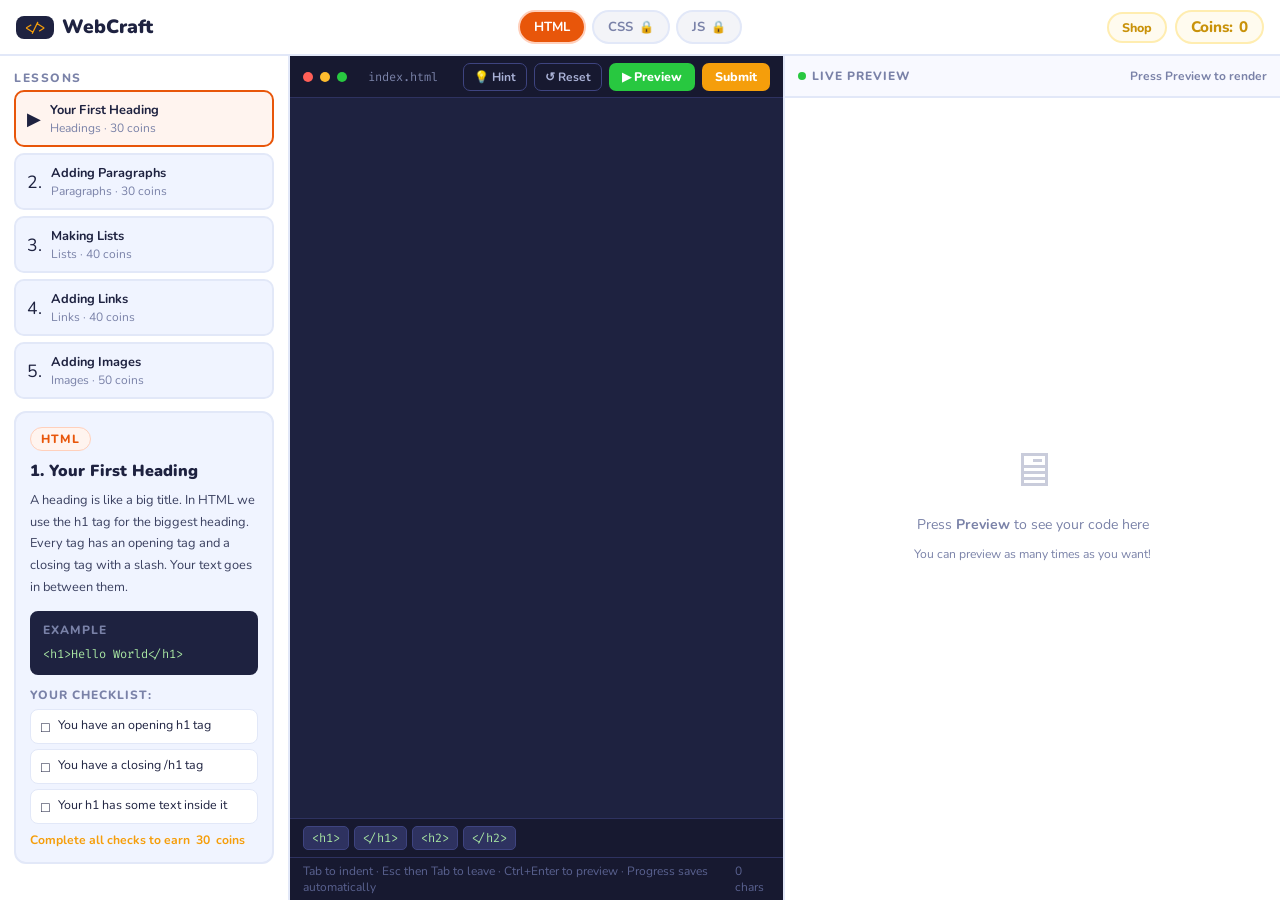
==== commit c259f6c5: "Split WebCraft into separate CSS and JS files, add WebCraft logo and editor label - styles.css, less" ====
--- a/index.html
+++ b/index.html
@@ -7,198 +7,18 @@
 <meta name="description" content="WebCraft: learn HTML, CSS and JavaScript step by step with short lessons, a live preview and coins to unlock new worlds.">
 <link rel="icon" href="data:image/svg+xml,%3Csvg xmlns='http://www.w3.org/2000/svg' viewBox='0 0 100 100'%3E%3Crect width='100' height='100' rx='22' fill='%231e2240'/%3E%3Ctext x='50' y='66' font-size='46' font-family='monospace' font-weight='700' text-anchor='middle' fill='%23f59e0b'%3E%26lt;/%26gt;%3C/text%3E%3C/svg%3E">
 <link href="https://fonts.googleapis.com/css2?family=Nunito:wght@400;600;700;800;900&family=Fira+Code:wght@400;500&display=swap" rel="stylesheet">
-<style>
-:root {
-  --bg:#f0f4ff;--panel:#fff;--border:#e2e8f8;
-  --hc:#e8560a;--hl:#fff4ef;--hb:#ffd0bc;
-  --cc:#1a6cf0;--cl:#eff5ff;--cb:#bdd3ff;
-  --jc:#c9920a;--jl:#fffbef;--jb:#ffedb0;
-  --coin:#f59e0b;--green:#16a34a;--gl:#dcfce7;
-  --red:#dc2626;--rl:#fee2e2;--text:#1e2240;--muted:#7a82a8;
-}
-*{box-sizing:border-box;margin:0;padding:0}
-body{font-family:'Nunito',sans-serif;background:var(--bg);color:var(--text);height:100vh;overflow:hidden;display:flex;flex-direction:column}
-
-/* HEADER */
-header{background:var(--panel);border-bottom:2px solid var(--border);display:flex;align-items:center;justify-content:space-between;padding:0 16px;height:56px;flex-shrink:0;gap:10px}
-.logo{font-size:1.2rem;font-weight:900;white-space:nowrap}
-.logo .hc{color:var(--hc)}.logo .cc{color:var(--cc)}.logo .jc{color:var(--jc)}
-.world-tabs{display:flex;gap:6px}
-.wtab{display:flex;align-items:center;gap:6px;padding:6px 14px;border-radius:30px;font-family:'Nunito',sans-serif;font-weight:700;font-size:0.82rem;cursor:pointer;border:2px solid transparent;transition:all 0.2s;user-select:none}
-.wtab.ht{background:var(--hl);color:var(--hc);border-color:var(--hb)}
-.wtab.ct{background:var(--cl);color:var(--cc);border-color:var(--cb)}
-.wtab.jt{background:var(--jl);color:var(--jc);border-color:var(--jb)}
-.wtab.active.ht{background:var(--hc);color:#fff}
-.wtab.active.ct{background:var(--cc);color:#fff}
-.wtab.active.jt{background:var(--jc);color:#fff}
-.wtab.locked{background:#f3f4f8;color:var(--muted);border-color:var(--border);cursor:pointer}
-.wtab.locked::after{content:"\1F512";font-size:0.7rem}
-.lbadge{font-size:0.7rem;background:var(--coin);color:#fff;border-radius:20px;padding:1px 7px;font-weight:800}
-.coins-disp{display:flex;align-items:center;gap:6px;background:var(--jl);border:2px solid var(--jb);border-radius:30px;padding:5px 14px;font-weight:800;font-size:0.95rem;color:var(--jc);white-space:nowrap}
-
-/* MAIN */
-main{display:grid;grid-template-columns:290px 1fr 1fr;flex:1;overflow:hidden}
-
-/* SIDEBAR */
-.sidebar{background:var(--panel);border-right:2px solid var(--border);display:flex;flex-direction:column;overflow:hidden}
-.sb-scroll{flex:1;overflow-y:auto;padding:14px;display:flex;flex-direction:column;gap:12px}
-.lnav-title{font-size:0.68rem;font-weight:800;text-transform:uppercase;letter-spacing:1.5px;color:var(--muted);margin-bottom:4px}
-.lvlbtn{width:100%;color:inherit;display:flex;align-items:center;gap:9px;padding:9px 11px;border-radius:10px;border:2px solid var(--border);background:var(--bg);cursor:pointer;transition:all 0.15s;text-align:left;font-family:'Nunito',sans-serif}
-.lvlbtn:hover{border-color:#c5d0f0;background:#fff}
-.lvlbtn.done{border-color:var(--green);background:var(--gl)}
-.lvlbtn.ha{border-color:var(--hc);background:var(--hl)}
-.lvlbtn.ca{border-color:var(--cc);background:var(--cl)}
-.lvlbtn.ja{border-color:var(--jc);background:var(--jl)}
-#level-list{display:flex;flex-direction:column;gap:6px}
-.lbtn-icon{font-size:1.1rem;flex-shrink:0}
-.lbtn-info{flex:1;min-width:0}
-.lbtn-name{font-size:0.8rem;font-weight:700}
-.lbtn-sub{font-size:0.68rem;color:var(--muted);margin-top:1px}
-.done-badge{font-size:0.62rem;font-weight:800;padding:2px 7px;border-radius:20px;background:var(--green);color:#fff;flex-shrink:0}
-
-/* INSTRUCTION CARD */
-.icard{background:var(--bg);border:2px solid var(--border);border-radius:12px;padding:14px}
-.icard-wtag{display:inline-flex;align-items:center;gap:5px;font-size:0.67rem;font-weight:800;text-transform:uppercase;letter-spacing:1px;padding:3px 10px;border-radius:20px;margin-bottom:10px}
-.icard-wtag.ht{background:var(--hl);color:var(--hc);border:1px solid var(--hb)}
-.icard-wtag.ct{background:var(--cl);color:var(--cc);border:1px solid var(--cb)}
-.icard-wtag.jt{background:var(--jl);color:var(--jc);border:1px solid var(--jb)}
-.icard-title{font-size:1rem;font-weight:900;margin-bottom:8px;line-height:1.3}
-.icard-desc{font-size:0.8rem;color:#3a4060;line-height:1.7;margin-bottom:12px}
-.eg-box{background:#1e2240;border-radius:8px;padding:11px 13px;margin-bottom:12px}
-.eg-label{font-size:0.6rem;font-weight:800;text-transform:uppercase;letter-spacing:1px;color:#7a82a8;margin-bottom:6px}
-.eg-code{font-family:'Fira Code',monospace;font-size:0.72rem;color:#a6e3a1;white-space:pre;line-height:1.7;overflow-x:auto}
-.sidebar,.editor-pane,.preview-pane{min-width:0}
-.chk-title{font-size:0.68rem;font-weight:800;text-transform:uppercase;letter-spacing:1px;color:var(--muted);margin-bottom:6px}
-.chklist{display:flex;flex-direction:column;gap:5px}
-.chkitem{display:flex;align-items:flex-start;gap:8px;font-size:0.78rem;padding:6px 10px;border-radius:8px;background:#fff;border:1px solid var(--border);transition:all 0.25s;line-height:1.4}
-.chkitem.pass{background:var(--gl);border-color:#86efac;color:var(--green)}
-.chkitem.fail{background:var(--rl);border-color:#fca5a5;color:var(--red)}
-.chk-dot{font-size:0.9rem;flex-shrink:0;margin-top:1px}
-.reward-line{display:flex;align-items:center;gap:6px;font-size:0.76rem;font-weight:700;color:var(--coin);margin-top:8px}
-
-/* EDITOR */
-.editor-pane{display:flex;flex-direction:column;border-right:2px solid var(--border);background:#1e2240}
-.ed-top{display:flex;align-items:center;justify-content:space-between;padding:0 13px;height:42px;background:#171930;border-bottom:1px solid #2e3260;flex-shrink:0}
-.ed-fname{font-family:'Fira Code',monospace;font-size:0.7rem;color:#7a82a8;display:flex;align-items:center;gap:7px}
-.dot{width:10px;height:10px;border-radius:50%;display:inline-block}
-.dr{background:#ff5f57}.dy{background:#febc2e}.dg{background:#28c840}
-.btn-row{display:flex;gap:7px}
-.run-btn{display:flex;align-items:center;gap:5px;background:#28c840;color:#fff;border:none;padding:5px 13px;border-radius:7px;font-family:'Nunito',sans-serif;font-size:0.78rem;font-weight:800;cursor:pointer;transition:all 0.15s}
-.run-btn:hover{background:#22a836}
-.sub-btn{display:flex;align-items:center;gap:5px;background:var(--coin);color:#fff;border:none;padding:5px 13px;border-radius:7px;font-family:'Nunito',sans-serif;font-size:0.78rem;font-weight:800;cursor:pointer;transition:all 0.15s}
-.sub-btn:hover{opacity:0.85}
-.sub-btn:disabled{opacity:0.4;cursor:not-allowed}
-.tool-btn{display:flex;align-items:center;gap:4px;background:transparent;color:#a9b1d6;border:1px solid #3e4480;padding:5px 10px;border-radius:7px;font-family:'Nunito',sans-serif;font-size:0.75rem;font-weight:700;cursor:pointer;transition:all 0.15s}
-.tool-btn:hover{background:#2e3260;color:#fff}
-.next-btn{display:none;align-items:center;gap:5px;background:var(--cc);color:#fff;border:none;padding:5px 13px;border-radius:7px;font-family:'Nunito',sans-serif;font-size:0.78rem;font-weight:800;cursor:pointer}
-.next-btn.show{display:flex}
-.next-btn:hover{opacity:0.85}
-#code-editor{flex:1;background:#1e2240;color:#cdd6f4;font-family:'Fira Code',monospace;font-size:0.8rem;line-height:1.9;border:none;outline:none;padding:15px;resize:none;tab-size:2}
-.ins-bar{display:flex;flex-wrap:wrap;gap:5px;padding:7px 13px;background:#171930;border-top:1px solid #2e3260;flex-shrink:0}
-.ichip{font-family:'Fira Code',monospace;font-size:0.67rem;background:#2e3260;color:#a6e3a1;border:1px solid #3e4480;border-radius:5px;padding:3px 8px;cursor:pointer;transition:all 0.15s;user-select:none;white-space:nowrap}
-.ichip:hover{background:#3e4480}
-.ed-foot{padding:5px 13px;background:#171930;border-top:1px solid #2e3260;font-size:0.68rem;color:#5a6290;display:flex;justify-content:space-between;align-items:center;flex-shrink:0}
-
-/* PREVIEW */
-.preview-pane{display:flex;flex-direction:column;background:#fff}
-.pv-top{display:flex;align-items:center;justify-content:space-between;padding:0 13px;height:42px;background:#f8f9ff;border-bottom:2px solid var(--border);flex-shrink:0}
-.pv-title{font-size:0.72rem;font-weight:800;color:var(--muted);text-transform:uppercase;letter-spacing:1px;display:flex;align-items:center;gap:6px}
-.live-dot{width:8px;height:8px;border-radius:50%;background:#28c840;animation:blink 1.5s infinite}
-@keyframes blink{0%,100%{opacity:1}50%{opacity:0.3}}
-#preview-frame{flex:1;border:none;background:#fff;display:none}
-.pv-empty{flex:1;display:flex;flex-direction:column;align-items:center;justify-content:center;gap:12px;color:var(--muted);font-size:0.88rem}
-.pv-empty-icon{font-size:3rem;opacity:0.4}
-.res-banner{display:none;align-items:center;gap:10px;padding:10px 13px;font-size:0.8rem;font-weight:700;border-top:2px solid transparent;flex-shrink:0}
-.res-banner.show{display:flex}
-.res-banner.ok{background:var(--gl);border-color:#86efac;color:var(--green)}
-.res-banner.bad{background:var(--rl);border-color:#fca5a5;color:var(--red)}
-.res-banner.partial{background:var(--jl);border-color:var(--jb);color:var(--jc)}
-
-/* SHOP */
-#shop-screen{display:none;position:fixed;inset:0;background:rgba(30,34,64,0.85);backdrop-filter:blur(4px);z-index:50;align-items:center;justify-content:center}
-#shop-screen.show{display:flex}
-#finish-screen{display:none;position:fixed;inset:0;background:rgba(30,34,64,0.85);backdrop-filter:blur(4px);z-index:60;align-items:center;justify-content:center}
-#finish-screen.show{display:flex}
-.finish-panel{text-align:center}
-.finish-icon{font-size:3.2rem;margin-bottom:8px}
-.finish-actions{display:flex;gap:10px}
-.shop-close.danger{color:var(--red)}
-.shop-panel{background:#fff;border-radius:20px;padding:34px;max-width:500px;width:95%;box-shadow:0 24px 80px rgba(30,34,64,0.3)}
-.shop-title{font-size:1.5rem;font-weight:900;margin-bottom:6px}
-.shop-sub{font-size:0.82rem;color:var(--muted);margin-bottom:24px;line-height:1.6}
-.shop-items{display:flex;flex-direction:column;gap:13px;margin-bottom:22px}
-.shop-item{display:flex;align-items:center;gap:14px;padding:16px;border-radius:13px;border:2px solid var(--border);transition:all 0.2s}
-.shop-item.css-si{border-color:var(--cb);background:var(--cl)}
-.shop-item.js-si{border-color:var(--jb);background:var(--jl)}
-.shop-item.owned{border-color:#86efac;background:var(--gl)}
-.si-icon{font-size:1.8rem}
-.si-info{flex:1}
-.si-name{font-size:0.95rem;font-weight:800;margin-bottom:3px}
-.si-desc{font-size:0.76rem;color:var(--muted);line-height:1.5}
-.buy-btn{display:flex;align-items:center;gap:5px;padding:8px 16px;border-radius:9px;border:none;font-family:'Nunito',sans-serif;font-size:0.82rem;font-weight:800;cursor:pointer;transition:all 0.15s;white-space:nowrap}
-.buy-css{background:var(--cc);color:#fff}.buy-css:hover{opacity:0.85}
-.buy-js{background:var(--jc);color:#fff}.buy-js:hover{opacity:0.85}
-.buy-dis{background:#e2e8f8;color:var(--muted);cursor:not-allowed}
-.owned-b{background:var(--green);color:#fff;border-radius:20px;padding:6px 14px;font-weight:800;font-size:0.8rem}
-.shop-close{width:100%;padding:11px;border-radius:11px;border:2px solid var(--border);background:#fff;font-family:'Nunito',sans-serif;font-size:0.88rem;font-weight:700;cursor:pointer;color:var(--muted);transition:all 0.15s}
-.shop-close:hover{background:var(--bg)}
-
-/* TOAST */
-.toast{position:fixed;bottom:22px;left:50%;transform:translateX(-50%) translateY(12px);padding:11px 22px;border-radius:30px;font-weight:800;font-size:0.88rem;opacity:0;transition:all 0.3s;pointer-events:none;z-index:200;white-space:nowrap;box-shadow:0 8px 30px rgba(0,0,0,0.2)}
-.toast.show{opacity:1;transform:translateX(-50%) translateY(0)}
-.toast.success{background:var(--green);color:#fff}
-.toast.error{background:var(--red);color:#fff}
-.toast.coins{background:var(--coin);color:#fff}
-.toast.info{background:var(--cc);color:#fff}
-
-/* SHOP BTN */
-.shop-open-btn{display:flex;align-items:center;gap:6px;padding:5px 13px;border-radius:20px;border:2px solid var(--jb);background:var(--jl);color:var(--jc);font-family:'Nunito',sans-serif;font-size:0.78rem;font-weight:800;cursor:pointer;transition:all 0.15s}
-.shop-open-btn:hover{background:var(--jc);color:#fff}
-
-/* TABLET AND PHONE */
-@media (max-width: 1100px) {
-  main{grid-template-columns:260px 1fr}
-  .preview-pane{grid-column:1 / -1;min-height:340px;border-top:2px solid var(--border)}
-  body{height:auto;min-height:100vh;overflow:auto}
-  main{overflow:visible}
-  .editor-pane{min-height:520px}
-}
-@media (max-width: 760px) {
-  header{flex-wrap:wrap;height:auto;padding:10px 12px;row-gap:8px}
-  .logo{font-size:1.05rem}
-  .world-tabs{order:3;width:100%;justify-content:center}
-  .wtab{flex:1;justify-content:center}
-  main{grid-template-columns:1fr}
-  .sidebar{border-right:none;border-bottom:2px solid var(--border);overflow:visible}
-  .sb-scroll{overflow:visible}
-  .editor-pane{min-height:420px;border-right:none}
-  .ed-top{height:auto;flex-wrap:wrap;gap:8px;padding:8px 12px}
-  .btn-row{flex-wrap:wrap}
-  .ed-foot span:first-child{display:none}
-  .preview-pane{min-height:360px}
-  .shop-panel{padding:22px}
-  .shop-item{flex-wrap:wrap}
-  .finish-actions{flex-direction:column}
-  .toast{white-space:normal;width:max-content;max-width:90vw;text-align:center}
-}
-
-button:focus-visible,.ichip:focus-visible,#code-editor:focus-visible{outline:3px solid var(--coin);outline-offset:2px}
-
-::-webkit-scrollbar{width:5px}
-::-webkit-scrollbar-track{background:transparent}
-::-webkit-scrollbar-thumb{background:#d0d6f0;border-radius:4px}
-</style>
+<link rel="stylesheet" href="styles.css">
 </head>
 <body>
 
 <header>
-  <div class="logo"><span class="hc">HTML</span> &middot; <span class="cc">CSS</span> &middot; <span class="jc">JS</span> Academy</div>
+  <h1 class="logo"><span class="logo-mark" aria-hidden="true">&lt;/&gt;</span>WebCraft</h1>
   <div class="world-tabs">
     <button type="button" class="wtab ht active" id="tab-html" onclick="switchWorld('html')">HTML</button>
     <button type="button" class="wtab ct locked" id="tab-css"  onclick="tryWorld('css')">CSS</button>
     <button type="button" class="wtab jt locked" id="tab-js"   onclick="tryWorld('js')">JS</button>
   </div>
-  <div style="display:flex;gap:8px;align-items:center">
+  <div class="header-actions">
     <button class="shop-open-btn" onclick="openShop()">Shop</button>
     <div class="coins-disp">Coins: <span id="coin-count">0</span></div>
   </div>
@@ -240,6 +60,7 @@
         <button type="button" class="next-btn" id="next-btn" onclick="nextLesson()">Next &#8594;</button>
       </div>
     </div>
+    <label for="code-editor" class="visually-hidden">Code editor</label>
     <textarea id="code-editor" spellcheck="false"></textarea>
     <div class="ins-bar" id="ins-bar"></div>
     <div class="ed-foot">
@@ -251,14 +72,14 @@
   <div class="preview-pane">
     <div class="pv-top">
       <div class="pv-title"><div class="live-dot"></div> Live Preview</div>
-      <div style="font-size:0.7rem;color:var(--muted);font-weight:700">Press Preview to render</div>
+      <div class="pv-hint">Press Preview to render</div>
     </div>
     <div class="res-banner" id="res-banner"></div>
     <iframe id="preview-frame" title="Live preview of your code" sandbox="allow-scripts allow-modals"></iframe>
     <div class="pv-empty" id="pv-empty">
       <div class="pv-empty-icon">&#128421;</div>
       <div>Press <strong>Preview</strong> to see your code here</div>
-      <div style="font-size:0.76rem">You can preview as many times as you want!</div>
+      <div class="pv-empty-note">You can preview as many times as you want!</div>
     </div>
   </div>
 </main>
@@ -271,7 +92,7 @@
       <div class="shop-item css-si" id="shop-css-item">
         <div class="si-icon">&#127912;</div>
         <div class="si-info">
-          <div class="si-name" style="color:var(--cc)">CSS World</div>
+          <div class="si-name">CSS World</div>
           <div class="si-desc">Style your pages with colors, fonts, spacing and layouts. 4 beginner lessons.</div>
         </div>
         <div id="shop-css-action"></div>
@@ -279,7 +100,7 @@
       <div class="shop-item js-si" id="shop-js-item">
         <div class="si-icon">&#9889;</div>
         <div class="si-info">
-          <div class="si-name" style="color:var(--jc)">JavaScript World</div>
+          <div class="si-name">JavaScript World</div>
           <div class="si-desc">Make your pages interactive with buttons, clicks, and dynamic content. 4 lessons.</div>
         </div>
         <div id="shop-js-action"></div>
@@ -303,594 +124,7 @@
 
 <div class="toast" id="toast" role="status" aria-live="polite"></div>
 
-<script>
-var WORLDS = {
-  html: {
-    name: 'HTML', icon: 'HTML', wtag: 'ht', filename: 'index.html',
-    levels: [
-      {
-        title: 'Your First Heading',
-        short: 'Headings',
-        desc: 'A heading is like a big title. In HTML we use the h1 tag for the biggest heading. Every tag has an opening tag and a closing tag with a slash. Your text goes in between them.',
-        example: '<h1>Hello World</h1>',
-        starter: '',
-        chips: ['<h1>', '</h1>', '<h2>', '</h2>'],
-        checks: [
-          { label: 'You have an opening h1 tag', test: function(c){ return /<h1[\s>]/i.test(c); } },
-          { label: 'You have a closing /h1 tag', test: function(c){ return /<\/h1>/i.test(c); } },
-          { label: 'Your h1 has some text inside it', test: function(c){ return /<h1[^>]*>\s*[^<\s][\s\S]*?<\/h1>/i.test(c); } }
-        ],
-        coins: 30
-      },
-      {
-        title: 'Adding Paragraphs',
-        short: 'Paragraphs',
-        desc: 'A p tag creates a paragraph of text. You can have many paragraphs on a page. Try combining a heading AND a paragraph together on your page.',
-        example: '<h1>Welcome to my page</h1>\n<p>This is my first paragraph.</p>',
-        starter: '<h1>My Page</h1>\n',
-        chips: ['<p>', '</p>', '<h1>', '</h1>'],
-        checks: [
-          { label: 'You have an h1 heading', test: function(c){ return /<h1[^>]*>\s*[^<\s][\s\S]*?<\/h1>/i.test(c); } },
-          { label: 'You have a p paragraph tag', test: function(c){ return /<p[\s>]/i.test(c); } },
-          { label: 'Your paragraph has text inside it', test: function(c){ return /<p[^>]*>\s*[^<\s][\s\S]*?<\/p>/i.test(c); } }
-        ],
-        coins: 30
-      },
-      {
-        title: 'Making Lists',
-        short: 'Lists',
-        desc: 'Lists are great for showing several items. Use the ul tag to start a bullet list. Then each item gets its own li tag inside the ul. Think of it like a shopping list.',
-        example: '<h2>My Hobbies</h2>\n<ul>\n  <li>Reading</li>\n  <li>Gaming</li>\n  <li>Coding</li>\n</ul>',
-        starter: '<h2>My Favourite Things</h2>\n',
-        chips: ['<ul>', '</ul>', '<li>', '</li>'],
-        checks: [
-          { label: 'You have a ul list tag', test: function(c){ return /<ul[\s>]/i.test(c); } },
-          { label: 'You closed the list with /ul', test: function(c){ return /<\/ul>/i.test(c); } },
-          { label: 'You have at least 2 list items using li', test: function(c){ return (c.match(/<li[\s>]/gi)||[]).length >= 2; } }
-        ],
-        coins: 40
-      },
-      {
-        title: 'Adding Links',
-        short: 'Links',
-        desc: 'Links let visitors jump to other pages. Use the a tag with href equals the web address. The text between the tags is what people click on. The href part is called an attribute - extra information added inside the tag.',
-        example: '<p>Visit this site:</p>\n<a href="https://example.com">Click here!</a>',
-        starter: '<h1>Useful Links</h1>\n<p>Here are some links I like:</p>\n',
-        chips: ['<a href="">', '</a>'],
-        checks: [
-          { label: 'You have an a tag', test: function(c){ return /<a\s[^>]*>/i.test(c); } },
-          { label: 'Your link has an href attribute', test: function(c){ return /href=["'][^"']+["']/i.test(c); } },
-          { label: 'Your link has clickable text inside it', test: function(c){ return /<a[^>]+>\s*[^<\s][\s\S]*?<\/a>/i.test(c); } }
-        ],
-        coins: 40
-      },
-      {
-        title: 'Adding Images',
-        short: 'Images',
-        desc: 'The img tag shows a picture. It has no closing tag! The src attribute says where the image is. The alt attribute describes the image for people who cannot see it - always include this.',
-        example: '<img src="https://picsum.photos/300/200" alt="A random photo">',
-        starter: '<h1>My Gallery</h1>\n<p>Here is a photo:</p>\n',
-        chips: ['<img src="" alt="">'],
-        checks: [
-          { label: 'You have an img tag', test: function(c){ return /<img/i.test(c); } },
-          { label: 'Your image has a src attribute', test: function(c){ return /<img[^>]+src=["'][^"']+["']/i.test(c); } },
-          { label: 'Your image has an alt attribute', test: function(c){ return /<img[^>]+alt=["'][^"']*["']/i.test(c); } }
-        ],
-        coins: 50
-      }
-    ]
-  },
-  css: {
-    name: 'CSS', icon: 'CSS', wtag: 'ct', filename: 'index.html', cost: 100,
-    levels: [
-      {
-        title: 'Your First Style',
-        short: 'Colors',
-        desc: 'CSS lives inside a style tag. You write the HTML tag name, then curly braces, then your rules inside. Try changing the color of h1 and the background-color of the body.',
-        example: '<style>\n  body {\n    background-color: lightyellow;\n  }\n  h1 {\n    color: blue;\n  }\n</style>\n\n<h1>Hello!</h1>',
-        starter: '<style>\n  /* Write your CSS rules here */\n\n</style>\n\n<h1>My Styled Page</h1>\n<p>I am learning CSS!</p>',
-        chips: ['<style>', '</style>', 'color:', 'background-color:', 'h1 { }', 'body { }', 'p { }'],
-        checks: [
-          { label: 'You have a style block', test: function(c){ return /<style[\s>]/i.test(c); } },
-          { label: 'You set background-color on the body', test: function(c){ return /body\s*\{[^}]*background-color\s*:/i.test(c); } },
-          { label: 'You set color on h1', test: function(c){ return /h1\s*\{[^}]*color\s*:/i.test(c); } }
-        ],
-        coins: 40
-      },
-      {
-        title: 'Fonts and Sizes',
-        short: 'Fonts',
-        desc: 'You can change text size with font-size and make text bold with font-weight bold. Sizes use px units which means pixels. For example 24px means 24 pixels tall.',
-        example: '<style>\n  h1 {\n    font-size: 40px;\n    font-weight: bold;\n    color: darkblue;\n  }\n  p {\n    font-size: 18px;\n  }\n</style>',
-        starter: '<style>\n\n</style>\n\n<h1>Big Title Here</h1>\n<p>Smaller paragraph text.</p>',
-        chips: ['font-size:', 'font-weight:', 'font-family:', 'bold', 'px'],
-        checks: [
-          { label: 'You set font-size somewhere', test: function(c){ return /font-size\s*:/i.test(c); } },
-          { label: 'Your font-size uses px units', test: function(c){ return /font-size\s*:\s*\d+px/i.test(c); } },
-          { label: 'You set font-weight or a color', test: function(c){ return /font-weight\s*:|color\s*:/i.test(c); } }
-        ],
-        coins: 40
-      },
-      {
-        title: 'Spacing and Boxes',
-        short: 'Spacing',
-        desc: 'Every element is a box. Padding adds space inside the box between the text and the edge. Margin adds space outside the box. Border adds a visible line around the box.',
-        example: '<style>\n  .card {\n    padding: 20px;\n    margin: 10px;\n    border: 2px solid blue;\n    background-color: lightblue;\n  }\n</style>\n\n<div class="card">I am a card!</div>',
-        starter: '<style>\n  .card {\n    /* Add padding, margin, border here */\n  }\n</style>\n\n<div class="card">\n  <h2>My Card</h2>\n  <p>This is inside a card.</p>\n</div>',
-        chips: ['padding:', 'margin:', 'border:', 'solid', '.card { }', '<div class="">'],
-        checks: [
-          { label: 'You have a CSS class like .card', test: function(c){ return /\.[a-z][^{]*\{/i.test(c); } },
-          { label: 'You have padding', test: function(c){ return /padding\s*:/i.test(c); } },
-          { label: 'You have a border', test: function(c){ return /border\s*:/i.test(c); } }
-        ],
-        coins: 50
-      },
-      {
-        title: 'Flexbox Layout',
-        short: 'Flexbox',
-        desc: 'display flex is powerful. Put it on a container div and its children line up in a row. Add gap for spacing between them and justify-content center to center them.',
-        example: '<style>\n  .row {\n    display: flex;\n    gap: 16px;\n    justify-content: center;\n  }\n  .box {\n    padding: 20px;\n    background-color: coral;\n    border-radius: 8px;\n  }\n</style>',
-        starter: '<style>\n  .row {\n    /* Make this a flexbox */\n  }\n  .box {\n    padding: 16px;\n    background-color: lightcoral;\n  }\n</style>\n\n<div class="row">\n  <div class="box">Box 1</div>\n  <div class="box">Box 2</div>\n  <div class="box">Box 3</div>\n</div>',
-        chips: ['display: flex;', 'gap:', 'justify-content:', 'center', 'flex-direction:'],
-        checks: [
-          { label: 'You use display flex', test: function(c){ return /display\s*:\s*flex/i.test(c); } },
-          { label: 'You set a gap between items', test: function(c){ return /gap\s*:/i.test(c); } },
-          { label: 'You have at least 2 child divs', test: function(c){ return (c.match(/<div/gi)||[]).length >= 4; } }
-        ],
-        coins: 60
-      }
-    ]
-  },
-  js: {
-    name: 'JavaScript', icon: 'JS', wtag: 'jt', filename: 'index.html', cost: 150,
-    levels: [
-      {
-        title: 'Showing Messages',
-        short: 'Alerts',
-        desc: 'JavaScript makes pages do things. The simplest action is alert with a message in quotes and brackets. It pops up a message box. JS code lives inside a script tag. After writing your code click Preview and then click the button to test it.',
-        example: '<button onclick="sayHello()">Click Me</button>\n\n<script>\nfunction sayHello() {\n  alert("Hello! You clicked me!");\n}\n<' + '/script>',
-        starter: '<h1>My Interactive Page</h1>\n<button onclick="sayHello()">Say Hello!</button>\n\n<script>\n  function sayHello() {\n    // Write your alert here\n  }\n<' + '/script>',
-        chips: ['alert("")', '<script>', '<' + '/script>'],
-        checks: [
-          { label: 'You have a script tag', test: function(c){ return /<script[\s>]/i.test(c); } },
-          { label: 'You have an alert()', test: function(c){ return /alert\s*\(/i.test(c); } },
-          { label: 'You have a function', test: function(c){ return /function\s+\w+/i.test(c); } }
-        ],
-        coins: 50
-      },
-      {
-        title: 'Changing Text',
-        short: 'DOM Text',
-        desc: 'You can change any text on the page with JS. Give your element an id attribute. Then use document.getElementById to find it, and .textContent to change what it says.',
-        example: '<h1 id="title">Original Text</h1>\n<button onclick="changeIt()">Change!</button>\n\n<script>\nfunction changeIt() {\n  document.getElementById("title").textContent = "New Text!";\n}\n<' + '/script>',
-        starter: '<h1 id="title">Click the button to change me!</h1>\n<button onclick="changeIt()">Change!</button>\n\n<script>\n  function changeIt() {\n    // Change the h1 text here\n  }\n<' + '/script>',
-        chips: ['id=""', 'document.getElementById("")', '.textContent = ""', 'onclick=""'],
-        checks: [
-          { label: 'An element has an id attribute', test: function(c){ return /id=["'][^"']+["']/i.test(c); } },
-          { label: 'You use getElementById', test: function(c){ return /getElementById/i.test(c); } },
-          { label: 'You change .textContent', test: function(c){ return /\.textContent\s*=/i.test(c); } }
-        ],
-        coins: 60
-      },
-      {
-        title: 'Changing Styles',
-        short: 'DOM Style',
-        desc: 'JS can also change CSS. Use .style.color or .style.backgroundColor on an element to change how it looks when something happens.',
-        example: '<h1 id="box">Watch me change!</h1>\n<button onclick="makeRed()">Go Red</button>\n\n<script>\nfunction makeRed() {\n  document.getElementById("box").style.color = "red";\n}\n<' + '/script>',
-        starter: '<h1 id="heading">Watch my color change!</h1>\n<button onclick="colorChange()">Change Color!</button>\n\n<script>\n  function colorChange() {\n    // Change the heading color here\n  }\n<' + '/script>',
-        chips: ['.style.color =', '.style.backgroundColor =', '.style.fontSize ='],
-        checks: [
-          { label: 'You use getElementById', test: function(c){ return /getElementById/i.test(c); } },
-          { label: 'You change a .style property', test: function(c){ return /\.style\.[a-zA-Z]+\s*=/i.test(c); } },
-          { label: 'You have a button with onclick', test: function(c){ return /onclick=/i.test(c); } }
-        ],
-        coins: 60
-      },
-      {
-        title: 'If and Else Decisions',
-        short: 'If / Else',
-        desc: 'Programs make decisions using if and else. If checks whether something is true. If it is, do one thing. Otherwise the else block runs. This is the foundation of all logic in coding.',
-        example: '<button onclick="check()">Am I an adult?</button>\n\n<script>\nvar age = 20;\nfunction check() {\n  if (age >= 18) {\n    alert("Yes, adult!");\n  } else {\n    alert("Not yet!");\n  }\n}\n<' + '/script>',
-        starter: '<button onclick="check()">Check!</button>\n\n<script>\n  var score = 75;\n\n  function check() {\n    if (score >= 50) {\n      // What happens when score is 50 or more?\n    } else {\n      // What happens otherwise?\n    }\n  }\n<' + '/script>',
-        chips: ['if () { }', 'else { }', 'var ', '>=', '===', 'alert("")'],
-        checks: [
-          { label: 'You use an if statement', test: function(c){ return /\bif\s*\(/i.test(c); } },
-          { label: 'You have an else block', test: function(c){ return /\belse\s*\{/i.test(c); } },
-          { label: 'You have an alert or textContent change', test: function(c){ return /alert\s*\(|\.textContent\s*=/i.test(c); } }
-        ],
-        coins: 80
-      }
-    ]
-  }
-};
-
-var coins = 0;
-var currentWorld = 'html';
-var currentIdx = 0;
-var completed = { html: [], css: [], js: [] };
-var owned = { html: true, css: false, js: false };
-var drafts = {}; // unsent code per lesson, e.g. drafts['css-2']
-var advanceTimer = null;
-
-// ----- Saving progress in this browser -----
-var SAVE_KEY = 'webcraft-progress-v1';
-
-function saveProgress() {
-  try {
-    localStorage.setItem(SAVE_KEY, JSON.stringify({
-      coins: coins, completed: completed, owned: owned,
-      currentWorld: currentWorld, currentIdx: currentIdx, drafts: drafts
-    }));
-  } catch (e) { /* private mode or storage full: the game still works, it just won't remember */ }
-}
-
-function loadProgress() {
-  try {
-    var data = JSON.parse(localStorage.getItem(SAVE_KEY));
-    if (!data) return;
-    if (typeof data.coins === 'number') coins = data.coins;
-    ['html','css','js'].forEach(function(w){
-      if (data.completed && Array.isArray(data.completed[w])) completed[w] = data.completed[w];
-      if (data.owned && typeof data.owned[w] === 'boolean') owned[w] = data.owned[w];
-    });
-    owned.html = true;
-    if (data.drafts && typeof data.drafts === 'object') drafts = data.drafts;
-    if (WORLDS[data.currentWorld] && owned[data.currentWorld]) {
-      currentWorld = data.currentWorld;
-      var n = WORLDS[currentWorld].levels.length;
-      if (data.currentIdx >= 0 && data.currentIdx < n) currentIdx = data.currentIdx;
-    }
-  } catch (e) { /* bad or missing save: start fresh */ }
-}
-
-function draftKey() { return currentWorld + '-' + currentIdx; }
-
-// Remove comments so code that is only commented out does not pass a check
-function stripComments(code) {
-  return code
-    .replace(/<!--[\s\S]*?-->/g, '')
-    .replace(/\/\*[\s\S]*?\*\//g, '')
-    .replace(/(^|[^:"'])\/\/.*$/gm, '$1');
-}
-
-function $(id){ return document.getElementById(id); }
-
-function toast(msg, type) {
-  var t = $('toast');
-  t.textContent = msg;
-  t.className = 'toast show ' + (type || 'success');
-  clearTimeout(t._t);
-  t._t = setTimeout(function(){ t.classList.remove('show'); }, 2800);
-}
-
-function updateCoins() {
-  $('coin-count').textContent = coins;
-  $('shop-coins').textContent = coins;
-}
-
-function switchWorld(w) {
-  if (!owned[w]) { openShop(); return; }
-  currentWorld = w;
-  // Open the first lesson not done yet
-  currentIdx = 0;
-  var lv = WORLDS[w].levels;
-  for (var i = 0; i < lv.length; i++) { if (completed[w].indexOf(i) < 0) { currentIdx = i; break; } }
-  renderTabs();
-  renderLevels();
-  loadLevel();
-}
-
-function tryWorld(w) {
-  if (owned[w]) { switchWorld(w); } else { openShop(); }
-}
-
-function renderTabs() {
-  ['html','css','js'].forEach(function(w){
-    var t = $('tab-' + w);
-    t.classList.remove('active','locked');
-    t.setAttribute('aria-pressed', String(w === currentWorld));
-    t.setAttribute('aria-label', WORLDS[w].name + (owned[w] ? ' world' : ' world, locked. Opens the shop'));
-    if (!owned[w]) {
-      t.classList.add('locked');
-    } else if (w === currentWorld) {
-      t.classList.add('active');
-    }
-  });
-}
-
-function renderLevels() {
-  var world = WORLDS[currentWorld];
-  var list = $('level-list');
-  list.innerHTML = '';
-  world.levels.forEach(function(lvl, i){
-    var done = completed[currentWorld].indexOf(i) >= 0;
-    var isActive = i === currentIdx;
-    var cls = 'lvlbtn' + (done ? ' done' : '') + (isActive ? ' ' + world.wtag.charAt(0) + 'a' : '');
-    var el = document.createElement('button');
-    el.type = 'button';
-    el.className = cls;
-    if (isActive) el.setAttribute('aria-current', 'step');
-    el.innerHTML =
-      '<div class="lbtn-icon">' + (done ? '&#10003;' : (isActive ? '&#9654;' : String(i+1) + '.')) + '</div>' +
-      '<div class="lbtn-info"><div class="lbtn-name">' + lvl.title + '</div><div class="lbtn-sub">' + lvl.short + ' &middot; ' + lvl.coins + ' coins</div></div>' +
-      (done ? '<div class="done-badge">Done</div>' : '');
-    (function(idx){ el.onclick = function(){ clearTimeout(advanceTimer); currentIdx = idx; renderLevels(); loadLevel(); }; })(i);
-    list.appendChild(el);
-  });
-}
-
-function loadLevel() {
-  var world = WORLDS[currentWorld];
-  var lvl = world.levels[currentIdx];
-
-  var wt = $('icard-wtag');
-  wt.textContent = world.name;
-  wt.className = 'icard-wtag ' + world.wtag;
-  $('icard-title').textContent = (currentIdx+1) + '. ' + lvl.title;
-  $('icard-desc').textContent = lvl.desc;
-  $('icard-example').textContent = lvl.example;
-  $('icard-reward').textContent = lvl.coins;
-
-  var cl = $('chklist');
-  cl.innerHTML = '';
-  lvl.checks.forEach(function(ch, i){
-    var d = document.createElement('div');
-    d.className = 'chkitem';
-    d.id = 'chk' + i;
-    d.innerHTML = '<span class="chk-dot">&#9633;</span> ' + ch.label;
-    cl.appendChild(d);
-  });
-
-  var ib = $('ins-bar');
-  ib.innerHTML = '';
-  (lvl.chips || []).forEach(function(chip){
-    var el = document.createElement('span');
-    el.className = 'ichip';
-    el.textContent = chip;
-    el.tabIndex = 0;
-    el.setAttribute('role', 'button');
-    el.setAttribute('aria-label', 'Insert ' + chip);
-    el.onclick = function(){ insertChip(chip); };
-    el.onkeydown = function(e){ if (e.key === 'Enter' || e.key === ' ') { e.preventDefault(); insertChip(chip); } };
-    ib.appendChild(el);
-  });
-
-  var ed = $('code-editor');
-  var saved = drafts[draftKey()];
-  ed.value = typeof saved === 'string' ? saved : (lvl.starter || '');
-  $('ed-filename').textContent = world.filename;
-  updateCharCount();
-
-  $('preview-frame').style.display = 'none';
-  $('preview-frame').srcdoc = '';
-  $('pv-empty').style.display = 'flex';
-  $('res-banner').className = 'res-banner';
-
-  var already = completed[currentWorld].indexOf(currentIdx) >= 0;
-  $('submit-btn').disabled = already;
-  $('submit-btn').textContent = already ? 'Already Done!' : 'Submit';
-  updateNextBtn();
-  saveProgress();
-}
-
-function updateNextBtn() {
-  var done = completed[currentWorld].indexOf(currentIdx) >= 0;
-  var hasNext = currentIdx < WORLDS[currentWorld].levels.length - 1;
-  $('next-btn').classList.toggle('show', done && hasNext);
-}
-
-function nextLesson() {
-  clearTimeout(advanceTimer);
-  if (currentIdx < WORLDS[currentWorld].levels.length - 1) {
-    currentIdx++;
-    renderLevels();
-    loadLevel();
-  }
-}
-
-function resetCode() {
-  var lvl = WORLDS[currentWorld].levels[currentIdx];
-  var ed = $('code-editor');
-  if (ed.value !== (lvl.starter || '') && !confirm('Reset this lesson to the starter code? Your changes will be lost.')) return;
-  ed.value = lvl.starter || '';
-  delete drafts[draftKey()];
-  saveProgress();
-  updateCharCount();
-  runChecks(ed.value, false);
-  ed.focus();
-}
-
-function showHint() {
-  var lvl = WORLDS[currentWorld].levels[currentIdx];
-  var code = $('code-editor').value;
-  var clean = stripComments(code);
-  for (var i = 0; i < lvl.checks.length; i++) {
-    if (!lvl.checks[i].test(clean)) {
-      var label = lvl.checks[i].label;
-      toast('Hint: make sure ' + label.charAt(0).toLowerCase() + label.slice(1) + '. Look at the example!', 'info');
-      return;
-    }
-  }
-  toast(code.trim() ? 'Everything looks right. Press Submit!' : 'Start by copying the example, then change it.', 'info');
-}
-
-function allDone() {
-  return ['html','css','js'].every(function(w){ return completed[w].length >= WORLDS[w].levels.length; });
-}
-
-function closeFinish() { $('finish-screen').classList.remove('show'); }
-
-function restartAll() {
-  if (!confirm('Start over from the beginning? Your coins and progress will be cleared.')) return;
-  try { localStorage.removeItem(SAVE_KEY); } catch (e) {}
-  coins = 0; currentWorld = 'html'; currentIdx = 0; drafts = {};
-  completed = { html: [], css: [], js: [] };
-  owned = { html: true, css: false, js: false };
-  closeFinish();
-  updateCoins(); renderTabs(); renderLevels(); loadLevel();
-}
-
-function runPreview() {
-  var code = $('code-editor').value;
-  var frame = $('preview-frame');
-  frame.srcdoc = code;
-  frame.style.display = 'block';
-  $('pv-empty').style.display = 'none';
-  runChecks(code, false);
-}
-
-function submitCode() {
-  if (completed[currentWorld].indexOf(currentIdx) >= 0) return;
-  var code = $('code-editor').value.trim();
-  if (!code) { toast('Write some code first!', 'error'); return; }
-
-  var frame = $('preview-frame');
-  frame.srcdoc = code;
-  frame.style.display = 'block';
-  $('pv-empty').style.display = 'none';
-
-  var lvl = WORLDS[currentWorld].levels[currentIdx];
-  var passed = runChecks(code, true);
-  var total = lvl.checks.length;
-  var rb = $('res-banner');
-
-  if (passed === total) {
-    rb.className = 'res-banner show ok';
-    rb.textContent = 'All ' + total + ' checks passed! You earned ' + lvl.coins + ' coins!';
-    coins += lvl.coins;
-    updateCoins();
-    completed[currentWorld].push(currentIdx);
-    delete drafts[draftKey()];
-    saveProgress();
-    $('submit-btn').disabled = true;
-    $('submit-btn').textContent = 'Done!';
-    renderLevels();
-    renderTabs();
-    toast('+' + lvl.coins + ' coins earned!', 'coins');
-    updateNextBtn();
-    var isLast = currentIdx === WORLDS[currentWorld].levels.length - 1;
-    if (allDone()) {
-      setTimeout(function(){ $('finish-screen').classList.add('show'); }, 1200);
-    } else if (!isLast) {
-      var from = currentWorld + '-' + currentIdx;
-      advanceTimer = setTimeout(function(){
-        if (currentWorld + '-' + currentIdx === from) nextLesson();
-      }, 2200);
-    } else {
-      rb.textContent += ' You finished this world! Visit the Shop for more.';
-    }
-  } else if (passed > 0) {
-    rb.className = 'res-banner show partial';
-    rb.textContent = passed + '/' + total + ' checks pass - keep going! Fix the items marked wrong.';
-    toast(passed + '/' + total + ' checks passed - almost there!', 'info');
-  } else {
-    rb.className = 'res-banner show bad';
-    rb.textContent = 'No checks passed yet - re-read the instructions and try again.';
-    toast('Not quite - check the instructions again!', 'error');
-  }
-}
-
-function runChecks(code, markFail) {
-  var lvl = WORLDS[currentWorld].levels[currentIdx];
-  var passed = 0;
-  lvl.checks.forEach(function(ch, i){
-    var ok = ch.test(stripComments(code));
-    var el = $('chk' + i);
-    if (ok) {
-      el.className = 'chkitem pass';
-      el.querySelector('.chk-dot').innerHTML = '&#10003;';
-      passed++;
-    } else {
-      el.className = markFail ? 'chkitem fail' : 'chkitem';
-      el.querySelector('.chk-dot').innerHTML = markFail ? '&#10007;' : '&#9633;';
-    }
-  });
-  return passed;
-}
-
-function insertChip(chip) {
-  var ed = $('code-editor');
-  var s = ed.selectionStart, e = ed.selectionEnd;
-  ed.value = ed.value.slice(0,s) + chip + ed.value.slice(e);
-  ed.selectionStart = ed.selectionEnd = s + chip.length;
-  ed.focus();
-  updateCharCount();
-}
-
-function updateCharCount() {
-  $('char-count').textContent = $('code-editor').value.length + ' chars';
-}
-
-// Keep the student's unsent code so a refresh doesn't lose it
-var draftTimer = null;
-function rememberDraft() {
-  clearTimeout(draftTimer);
-  draftTimer = setTimeout(function(){
-    drafts[draftKey()] = $('code-editor').value;
-    saveProgress();
-  }, 400);
-}
-
-$('code-editor').addEventListener('keydown', function(e){
-  if (e.key === 'Tab' && !e.shiftKey && !e.target._tabOut) {
-    e.preventDefault();
-    var s = e.target.selectionStart;
-    e.target.value = e.target.value.slice(0,s) + '  ' + e.target.value.slice(e.target.selectionEnd);
-    e.target.selectionStart = e.target.selectionEnd = s + 2;
-  }
-  if (e.key === 'Enter' && (e.ctrlKey || e.metaKey)) runPreview();
-  // Escape, then Tab, moves focus out of the editor
-  e.target._tabOut = e.key === 'Escape';
-});
-$('code-editor').addEventListener('input', function(){ updateCharCount(); rememberDraft(); });
-document.addEventListener('keydown', function(e){
-  if (e.key === 'Escape') { closeShop(); closeFinish(); }
-});
-
-function openShop() {
-  updateCoins();
-  renderShop();
-  $('shop-screen').classList.add('show');
-  $('shop-screen').querySelector('.shop-close').focus();
-}
-function closeShop() {
-  $('shop-screen').classList.remove('show');
-}
-
-function renderShop() {
-  ['css','js'].forEach(function(w){
-    var world = WORLDS[w];
-    var actionEl = $('shop-' + w + '-action');
-    var itemEl = $('shop-' + w + '-item');
-    if (owned[w]) {
-      actionEl.innerHTML = '<div class="owned-b">Owned</div>';
-      itemEl.classList.add('owned');
-    } else {
-      var can = coins >= world.cost;
-      actionEl.innerHTML = '<button class="buy-btn ' + (can ? 'buy-' + w : 'buy-dis') + '" ' +
-        (can ? 'onclick="buyWorld(\'' + w + '\')"' : 'disabled') + '>' +
-        world.cost + ' coins' + (can ? ' - Buy' : ' needed') + '</button>';
-    }
-  });
-}
-
-function buyWorld(w) {
-  var world = WORLDS[w];
-  if (coins < world.cost) { toast('Not enough coins!', 'error'); return; }
-  coins -= world.cost;
-  owned[w] = true;
-  saveProgress();
-  updateCoins();
-  renderShop();
-  renderTabs();
-  toast(world.name + ' World unlocked!', 'coins');
-}
-
-loadProgress();
-updateCoins();
-renderTabs();
-renderLevels();
-loadLevel();
-</script>
+<script src="lessons.js"></script>
+<script src="app.js"></script>
 </body>
 </html>
--- a/styles.css
+++ b/styles.css
@@ -0,0 +1,1138 @@
+/* WebCraft styles */
+
+:root {
+  --bg: #f0f4ff;
+  --panel: #fff;
+  --border: #e2e8f8;
+  --hc: #e8560a;
+  --hl: #fff4ef;
+  --hb: #ffd0bc;
+  --cc: #1a6cf0;
+  --cl: #eff5ff;
+  --cb: #bdd3ff;
+  --jc: #c9920a;
+  --jl: #fffbef;
+  --jb: #ffedb0;
+  --coin: #f59e0b;
+  --green: #16a34a;
+  --gl: #dcfce7;
+  --red: #dc2626;
+  --rl: #fee2e2;
+  --text: #1e2240;
+  --muted: #7a82a8;
+}
+
+* {
+  box-sizing: border-box;
+  margin: 0;
+  padding: 0;
+}
+
+body {
+  font-family: 'Nunito', sans-serif;
+  background: var(--bg);
+  color: var(--text);
+  height: 100vh;
+  overflow: hidden;
+  display: flex;
+  flex-direction: column;
+}
+
+/* HEADER */
+header {
+  background: var(--panel);
+  border-bottom: 2px solid var(--border);
+  display: flex;
+  align-items: center;
+  justify-content: space-between;
+  padding: 0 16px;
+  height: 56px;
+  flex-shrink: 0;
+  gap: 10px;
+}
+
+.logo {
+  display: flex;
+  align-items: center;
+  gap: 8px;
+  font-size: 1.2rem;
+  font-weight: 900;
+  white-space: nowrap;
+}
+
+/* The small </> badge, same as the browser tab icon */
+.logo-mark {
+  display: inline-flex;
+  align-items: center;
+  justify-content: center;
+  padding: 3px 7px;
+  border-radius: 8px;
+  background: var(--text);
+  color: var(--coin);
+  font-family: 'Fira Code', monospace;
+  font-size: 0.8rem;
+  font-weight: 500;
+}
+
+.header-actions {
+  display: flex;
+  align-items: center;
+  gap: 8px;
+}
+
+/* Text for screen readers only */
+.visually-hidden {
+  position: absolute;
+  width: 1px;
+  height: 1px;
+  overflow: hidden;
+  clip: rect(0 0 0 0);
+  white-space: nowrap;
+}
+
+.world-tabs {
+  display: flex;
+  gap: 6px;
+}
+
+.wtab {
+  display: flex;
+  align-items: center;
+  gap: 6px;
+  padding: 6px 14px;
+  border-radius: 30px;
+  font-family: 'Nunito', sans-serif;
+  font-weight: 700;
+  font-size: 0.82rem;
+  cursor: pointer;
+  border: 2px solid transparent;
+  transition: all 0.2s;
+  user-select: none;
+}
+
+.wtab.ht {
+  background: var(--hl);
+  color: var(--hc);
+  border-color: var(--hb);
+}
+
+.wtab.ct {
+  background: var(--cl);
+  color: var(--cc);
+  border-color: var(--cb);
+}
+
+.wtab.jt {
+  background: var(--jl);
+  color: var(--jc);
+  border-color: var(--jb);
+}
+
+.wtab.active.ht {
+  background: var(--hc);
+  color: #fff;
+}
+
+.wtab.active.ct {
+  background: var(--cc);
+  color: #fff;
+}
+
+.wtab.active.jt {
+  background: var(--jc);
+  color: #fff;
+}
+
+.wtab.locked {
+  background: #f3f4f8;
+  color: var(--muted);
+  border-color: var(--border);
+  cursor: pointer;
+}
+
+.wtab.locked::after {
+  content: "\1F512";
+  font-size: 0.75rem;
+}
+
+.lbadge {
+  font-size: 0.75rem;
+  background: var(--coin);
+  color: #fff;
+  border-radius: 20px;
+  padding: 1px 7px;
+  font-weight: 800;
+}
+
+.coins-disp {
+  display: flex;
+  align-items: center;
+  gap: 6px;
+  background: var(--jl);
+  border: 2px solid var(--jb);
+  border-radius: 30px;
+  padding: 5px 14px;
+  font-weight: 800;
+  font-size: 0.95rem;
+  color: var(--jc);
+  white-space: nowrap;
+}
+
+/* MAIN */
+main {
+  display: grid;
+  grid-template-columns: 290px 1fr 1fr;
+  flex: 1;
+  overflow: hidden;
+}
+
+/* SIDEBAR */
+.sidebar {
+  background: var(--panel);
+  border-right: 2px solid var(--border);
+  display: flex;
+  flex-direction: column;
+  overflow: hidden;
+}
+
+.sb-scroll {
+  flex: 1;
+  overflow-y: auto;
+  padding: 14px;
+  display: flex;
+  flex-direction: column;
+  gap: 12px;
+}
+
+.lnav-title {
+  font-size: 0.75rem;
+  font-weight: 800;
+  text-transform: uppercase;
+  letter-spacing: 1.5px;
+  color: var(--muted);
+  margin-bottom: 4px;
+}
+
+.lvlbtn {
+  width: 100%;
+  color: inherit;
+  display: flex;
+  align-items: center;
+  gap: 9px;
+  padding: 9px 11px;
+  border-radius: 10px;
+  border: 2px solid var(--border);
+  background: var(--bg);
+  cursor: pointer;
+  transition: all 0.15s;
+  text-align: left;
+  font-family: 'Nunito', sans-serif;
+}
+
+.lvlbtn:hover {
+  border-color: #c5d0f0;
+  background: #fff;
+}
+
+.lvlbtn.done {
+  border-color: var(--green);
+  background: var(--gl);
+}
+
+.lvlbtn.ha {
+  border-color: var(--hc);
+  background: var(--hl);
+}
+
+.lvlbtn.ca {
+  border-color: var(--cc);
+  background: var(--cl);
+}
+
+.lvlbtn.ja {
+  border-color: var(--jc);
+  background: var(--jl);
+}
+
+#level-list {
+  display: flex;
+  flex-direction: column;
+  gap: 6px;
+}
+
+.lbtn-icon {
+  font-size: 1.1rem;
+  flex-shrink: 0;
+}
+
+.lbtn-info {
+  flex: 1;
+  min-width: 0;
+}
+
+.lbtn-name {
+  font-size: 0.8rem;
+  font-weight: 700;
+}
+
+.lbtn-sub {
+  font-size: 0.75rem;
+  color: var(--muted);
+  margin-top: 1px;
+}
+
+.done-badge {
+  font-size: 0.75rem;
+  font-weight: 800;
+  padding: 2px 7px;
+  border-radius: 20px;
+  background: var(--green);
+  color: #fff;
+  flex-shrink: 0;
+}
+
+/* INSTRUCTION CARD */
+.icard {
+  background: var(--bg);
+  border: 2px solid var(--border);
+  border-radius: 12px;
+  padding: 14px;
+}
+
+.icard-wtag {
+  display: inline-flex;
+  align-items: center;
+  gap: 5px;
+  font-size: 0.75rem;
+  font-weight: 800;
+  text-transform: uppercase;
+  letter-spacing: 1px;
+  padding: 3px 10px;
+  border-radius: 20px;
+  margin-bottom: 10px;
+}
+
+.icard-wtag.ht {
+  background: var(--hl);
+  color: var(--hc);
+  border: 1px solid var(--hb);
+}
+
+.icard-wtag.ct {
+  background: var(--cl);
+  color: var(--cc);
+  border: 1px solid var(--cb);
+}
+
+.icard-wtag.jt {
+  background: var(--jl);
+  color: var(--jc);
+  border: 1px solid var(--jb);
+}
+
+.icard-title {
+  font-size: 1rem;
+  font-weight: 900;
+  margin-bottom: 8px;
+  line-height: 1.3;
+}
+
+.icard-desc {
+  font-size: 0.8rem;
+  color: #3a4060;
+  line-height: 1.7;
+  margin-bottom: 12px;
+}
+
+.eg-box {
+  background: #1e2240;
+  border-radius: 8px;
+  padding: 11px 13px;
+  margin-bottom: 12px;
+}
+
+.eg-label {
+  font-size: 0.75rem;
+  font-weight: 800;
+  text-transform: uppercase;
+  letter-spacing: 1px;
+  color: #7a82a8;
+  margin-bottom: 6px;
+}
+
+.eg-code {
+  font-family: 'Fira Code', monospace;
+  font-size: 0.75rem;
+  color: #a6e3a1;
+  white-space: pre;
+  line-height: 1.7;
+  overflow-x: auto;
+}
+
+.sidebar,
+.editor-pane,
+.preview-pane {
+  min-width: 0;
+}
+
+.chk-title {
+  font-size: 0.75rem;
+  font-weight: 800;
+  text-transform: uppercase;
+  letter-spacing: 1px;
+  color: var(--muted);
+  margin-bottom: 6px;
+}
+
+.chklist {
+  display: flex;
+  flex-direction: column;
+  gap: 5px;
+}
+
+.chkitem {
+  display: flex;
+  align-items: flex-start;
+  gap: 8px;
+  font-size: 0.78rem;
+  padding: 6px 10px;
+  border-radius: 8px;
+  background: #fff;
+  border: 1px solid var(--border);
+  transition: all 0.25s;
+  line-height: 1.4;
+}
+
+.chkitem.pass {
+  background: var(--gl);
+  border-color: #86efac;
+  color: var(--green);
+}
+
+.chkitem.fail {
+  background: var(--rl);
+  border-color: #fca5a5;
+  color: var(--red);
+}
+
+.chk-dot {
+  font-size: 0.9rem;
+  flex-shrink: 0;
+  margin-top: 1px;
+}
+
+.reward-line {
+  display: flex;
+  align-items: center;
+  gap: 6px;
+  font-size: 0.76rem;
+  font-weight: 700;
+  color: var(--coin);
+  margin-top: 8px;
+}
+
+/* EDITOR */
+.editor-pane {
+  display: flex;
+  flex-direction: column;
+  border-right: 2px solid var(--border);
+  background: #1e2240;
+}
+
+.ed-top {
+  display: flex;
+  align-items: center;
+  justify-content: space-between;
+  padding: 5px 13px;
+  min-height: 42px;
+  flex-wrap: wrap;
+  gap: 6px;
+  background: #171930;
+  border-bottom: 1px solid #2e3260;
+  flex-shrink: 0;
+}
+
+.ed-fname {
+  font-family: 'Fira Code', monospace;
+  font-size: 0.75rem;
+  color: #7a82a8;
+  display: flex;
+  align-items: center;
+  gap: 7px;
+}
+
+.dot {
+  width: 10px;
+  height: 10px;
+  border-radius: 50%;
+  display: inline-block;
+}
+
+.dr {
+  background: #ff5f57;
+}
+
+.dy {
+  background: #febc2e;
+}
+
+.dg {
+  background: #28c840;
+}
+
+.btn-row {
+  display: flex;
+  gap: 7px;
+}
+
+/* Keep each button's icon and word on one line; the row wraps instead */
+.btn-row button {
+  white-space: nowrap;
+}
+
+.run-btn {
+  display: flex;
+  align-items: center;
+  gap: 5px;
+  background: #28c840;
+  color: #fff;
+  border: none;
+  padding: 5px 13px;
+  border-radius: 7px;
+  font-family: 'Nunito', sans-serif;
+  font-size: 0.78rem;
+  font-weight: 800;
+  cursor: pointer;
+  transition: all 0.15s;
+}
+
+.run-btn:hover {
+  background: #22a836;
+}
+
+.sub-btn {
+  display: flex;
+  align-items: center;
+  gap: 5px;
+  background: var(--coin);
+  color: #fff;
+  border: none;
+  padding: 5px 13px;
+  border-radius: 7px;
+  font-family: 'Nunito', sans-serif;
+  font-size: 0.78rem;
+  font-weight: 800;
+  cursor: pointer;
+  transition: all 0.15s;
+}
+
+.sub-btn:hover {
+  opacity: 0.85;
+}
+
+.sub-btn:disabled {
+  opacity: 0.4;
+  cursor: not-allowed;
+}
+
+.tool-btn {
+  display: flex;
+  align-items: center;
+  gap: 4px;
+  background: transparent;
+  color: #a9b1d6;
+  border: 1px solid #3e4480;
+  padding: 5px 10px;
+  border-radius: 7px;
+  font-family: 'Nunito', sans-serif;
+  font-size: 0.75rem;
+  font-weight: 700;
+  cursor: pointer;
+  transition: all 0.15s;
+}
+
+.tool-btn:hover {
+  background: #2e3260;
+  color: #fff;
+}
+
+.next-btn {
+  display: none;
+  align-items: center;
+  gap: 5px;
+  background: var(--cc);
+  color: #fff;
+  border: none;
+  padding: 5px 13px;
+  border-radius: 7px;
+  font-family: 'Nunito', sans-serif;
+  font-size: 0.78rem;
+  font-weight: 800;
+  cursor: pointer;
+}
+
+.next-btn.show {
+  display: flex;
+}
+
+.next-btn:hover {
+  opacity: 0.85;
+}
+
+#code-editor {
+  flex: 1;
+  background: #1e2240;
+  color: #cdd6f4;
+  font-family: 'Fira Code', monospace;
+  font-size: 0.8rem;
+  line-height: 1.9;
+  border: none;
+  outline: none;
+  padding: 15px;
+  resize: none;
+  tab-size: 2;
+}
+
+.ins-bar {
+  display: flex;
+  flex-wrap: wrap;
+  gap: 5px;
+  padding: 7px 13px;
+  background: #171930;
+  border-top: 1px solid #2e3260;
+  flex-shrink: 0;
+}
+
+.ichip {
+  font-family: 'Fira Code', monospace;
+  font-size: 0.75rem;
+  background: #2e3260;
+  color: #a6e3a1;
+  border: 1px solid #3e4480;
+  border-radius: 5px;
+  padding: 3px 8px;
+  cursor: pointer;
+  transition: all 0.15s;
+  user-select: none;
+  white-space: nowrap;
+}
+
+.ichip:hover {
+  background: #3e4480;
+}
+
+.ed-foot {
+  padding: 5px 13px;
+  background: #171930;
+  border-top: 1px solid #2e3260;
+  font-size: 0.75rem;
+  color: #5a6290;
+  display: flex;
+  justify-content: space-between;
+  align-items: center;
+  flex-shrink: 0;
+}
+
+/* PREVIEW */
+.preview-pane {
+  display: flex;
+  flex-direction: column;
+  background: #fff;
+}
+
+.pv-top {
+  display: flex;
+  align-items: center;
+  justify-content: space-between;
+  padding: 0 13px;
+  height: 42px;
+  background: #f8f9ff;
+  border-bottom: 2px solid var(--border);
+  flex-shrink: 0;
+}
+
+.pv-title {
+  font-size: 0.75rem;
+  font-weight: 800;
+  color: var(--muted);
+  text-transform: uppercase;
+  letter-spacing: 1px;
+  display: flex;
+  align-items: center;
+  gap: 6px;
+}
+
+.live-dot {
+  width: 8px;
+  height: 8px;
+  border-radius: 50%;
+  background: #28c840;
+  animation: blink 1.5s infinite;
+}
+
+@keyframes blink {
+  0%,
+  100% {
+    opacity: 1;
+  }
+
+  50% {
+    opacity: 0.3;
+  }
+}
+
+#preview-frame {
+  flex: 1;
+  border: none;
+  background: #fff;
+  display: none;
+}
+
+.pv-empty {
+  flex: 1;
+  display: flex;
+  flex-direction: column;
+  align-items: center;
+  justify-content: center;
+  gap: 12px;
+  color: var(--muted);
+  font-size: 0.88rem;
+}
+
+.pv-hint {
+  font-size: 0.75rem;
+  font-weight: 700;
+  color: var(--muted);
+}
+
+.pv-empty-note {
+  font-size: 0.76rem;
+}
+
+.pv-empty-icon {
+  font-size: 3rem;
+  opacity: 0.4;
+}
+
+.res-banner {
+  display: none;
+  align-items: center;
+  gap: 10px;
+  padding: 10px 13px;
+  font-size: 0.8rem;
+  font-weight: 700;
+  border-top: 2px solid transparent;
+  flex-shrink: 0;
+}
+
+.res-banner.show {
+  display: flex;
+}
+
+.res-banner.ok {
+  background: var(--gl);
+  border-color: #86efac;
+  color: var(--green);
+}
+
+.res-banner.bad {
+  background: var(--rl);
+  border-color: #fca5a5;
+  color: var(--red);
+}
+
+.res-banner.partial {
+  background: var(--jl);
+  border-color: var(--jb);
+  color: var(--jc);
+}
+
+/* SHOP */
+#shop-screen {
+  display: none;
+  position: fixed;
+  inset: 0;
+  background: rgba(30,34,64,0.85);
+  backdrop-filter: blur(4px);
+  z-index: 50;
+  align-items: center;
+  justify-content: center;
+}
+
+#shop-screen.show {
+  display: flex;
+}
+
+#finish-screen {
+  display: none;
+  position: fixed;
+  inset: 0;
+  background: rgba(30,34,64,0.85);
+  backdrop-filter: blur(4px);
+  z-index: 60;
+  align-items: center;
+  justify-content: center;
+}
+
+#finish-screen.show {
+  display: flex;
+}
+
+.finish-panel {
+  text-align: center;
+}
+
+.finish-icon {
+  font-size: 3.2rem;
+  margin-bottom: 8px;
+}
+
+.finish-actions {
+  display: flex;
+  gap: 10px;
+}
+
+.shop-close.danger {
+  color: var(--red);
+}
+
+.shop-panel {
+  background: #fff;
+  border-radius: 20px;
+  padding: 34px;
+  max-width: 500px;
+  width: 95%;
+  box-shadow: 0 24px 80px rgba(30,34,64,0.3);
+}
+
+.shop-title {
+  font-size: 1.5rem;
+  font-weight: 900;
+  margin-bottom: 6px;
+}
+
+.shop-sub {
+  font-size: 0.82rem;
+  color: var(--muted);
+  margin-bottom: 24px;
+  line-height: 1.6;
+}
+
+.shop-items {
+  display: flex;
+  flex-direction: column;
+  gap: 13px;
+  margin-bottom: 22px;
+}
+
+.shop-item {
+  display: flex;
+  align-items: center;
+  gap: 14px;
+  padding: 16px;
+  border-radius: 13px;
+  border: 2px solid var(--border);
+  transition: all 0.2s;
+}
+
+.shop-item.css-si {
+  border-color: var(--cb);
+  background: var(--cl);
+}
+
+.shop-item.js-si {
+  border-color: var(--jb);
+  background: var(--jl);
+}
+
+.shop-item.owned {
+  border-color: #86efac;
+  background: var(--gl);
+}
+
+.si-icon {
+  font-size: 1.8rem;
+}
+
+.si-info {
+  flex: 1;
+}
+
+.si-name {
+  font-size: 0.95rem;
+  font-weight: 800;
+  margin-bottom: 3px;
+}
+
+.css-si .si-name {
+  color: var(--cc);
+}
+
+.js-si .si-name {
+  color: var(--jc);
+}
+
+.si-desc {
+  font-size: 0.76rem;
+  color: var(--muted);
+  line-height: 1.5;
+}
+
+.buy-btn {
+  display: flex;
+  align-items: center;
+  gap: 5px;
+  padding: 8px 16px;
+  border-radius: 9px;
+  border: none;
+  font-family: 'Nunito', sans-serif;
+  font-size: 0.82rem;
+  font-weight: 800;
+  cursor: pointer;
+  transition: all 0.15s;
+  white-space: nowrap;
+}
+
+.buy-css {
+  background: var(--cc);
+  color: #fff;
+}
+
+.buy-css:hover {
+  opacity: 0.85;
+}
+
+.buy-js {
+  background: var(--jc);
+  color: #fff;
+}
+
+.buy-js:hover {
+  opacity: 0.85;
+}
+
+.buy-dis {
+  background: #e2e8f8;
+  color: var(--muted);
+  cursor: not-allowed;
+}
+
+.owned-b {
+  background: var(--green);
+  color: #fff;
+  border-radius: 20px;
+  padding: 6px 14px;
+  font-weight: 800;
+  font-size: 0.8rem;
+}
+
+.shop-close {
+  width: 100%;
+  padding: 11px;
+  border-radius: 11px;
+  border: 2px solid var(--border);
+  background: #fff;
+  font-family: 'Nunito', sans-serif;
+  font-size: 0.88rem;
+  font-weight: 700;
+  cursor: pointer;
+  color: var(--muted);
+  transition: all 0.15s;
+}
+
+.shop-close:hover {
+  background: var(--bg);
+}
+
+/* TOAST */
+.toast {
+  position: fixed;
+  bottom: 22px;
+  left: 50%;
+  transform: translateX(-50%) translateY(12px);
+  padding: 11px 22px;
+  border-radius: 30px;
+  font-weight: 800;
+  font-size: 0.88rem;
+  opacity: 0;
+  transition: all 0.3s;
+  pointer-events: none;
+  z-index: 200;
+  white-space: nowrap;
+  box-shadow: 0 8px 30px rgba(0,0,0,0.2);
+}
+
+.toast.show {
+  opacity: 1;
+  transform: translateX(-50%) translateY(0);
+}
+
+.toast.success {
+  background: var(--green);
+  color: #fff;
+}
+
+.toast.error {
+  background: var(--red);
+  color: #fff;
+}
+
+.toast.coins {
+  background: var(--coin);
+  color: #fff;
+}
+
+.toast.info {
+  background: var(--cc);
+  color: #fff;
+}
+
+/* SHOP BTN */
+.shop-open-btn {
+  display: flex;
+  align-items: center;
+  gap: 6px;
+  padding: 5px 13px;
+  border-radius: 20px;
+  border: 2px solid var(--jb);
+  background: var(--jl);
+  color: var(--jc);
+  font-family: 'Nunito', sans-serif;
+  font-size: 0.78rem;
+  font-weight: 800;
+  cursor: pointer;
+  transition: all 0.15s;
+}
+
+.shop-open-btn:hover {
+  background: var(--jc);
+  color: #fff;
+}
+
+/* TABLET AND PHONE */
+@media (max-width: 1100px) {
+  main {
+    grid-template-columns: 260px 1fr;
+  }
+
+  .preview-pane {
+    grid-column: 1 / -1;
+    min-height: 340px;
+    border-top: 2px solid var(--border);
+  }
+
+  body {
+    height: auto;
+    min-height: 100vh;
+    overflow: auto;
+  }
+
+  main {
+    overflow: visible;
+  }
+
+  .editor-pane {
+    min-height: 520px;
+  }
+}
+
+@media (max-width: 760px) {
+  header {
+    flex-wrap: wrap;
+    height: auto;
+    padding: 10px 12px;
+    row-gap: 8px;
+  }
+
+  .logo {
+    font-size: 1.05rem;
+  }
+
+  .world-tabs {
+    order: 3;
+    width: 100%;
+    justify-content: center;
+  }
+
+  .wtab {
+    flex: 1;
+    justify-content: center;
+  }
+
+  main {
+    grid-template-columns: 1fr;
+  }
+
+  .sidebar {
+    border-right: none;
+    border-bottom: 2px solid var(--border);
+    overflow: visible;
+  }
+
+  .sb-scroll {
+    overflow: visible;
+  }
+
+  .editor-pane {
+    min-height: 420px;
+    border-right: none;
+  }
+
+  .ed-top {
+    height: auto;
+    flex-wrap: wrap;
+    gap: 8px;
+    padding: 8px 12px;
+  }
+
+  .btn-row {
+    flex-wrap: wrap;
+  }
+
+  .ed-foot span:first-child {
+    display: none;
+  }
+
+  .preview-pane {
+    min-height: 360px;
+  }
+
+  .shop-panel {
+    padding: 22px;
+  }
+
+  .shop-item {
+    flex-wrap: wrap;
+  }
+
+  .finish-actions {
+    flex-direction: column;
+  }
+
+  .toast {
+    white-space: normal;
+    width: max-content;
+    max-width: 90vw;
+    text-align: center;
+  }
+}
+
+button:focus-visible,
+.ichip:focus-visible,
+#code-editor:focus-visible {
+  outline: 3px solid var(--coin);
+  outline-offset: 2px;
+}
+
+::-webkit-scrollbar {
+  width: 5px;
+}
+
+::-webkit-scrollbar-track {
+  background: transparent;
+}
+
+::-webkit-scrollbar-thumb {
+  background: #d0d6f0;
+  border-radius: 4px;
+}
